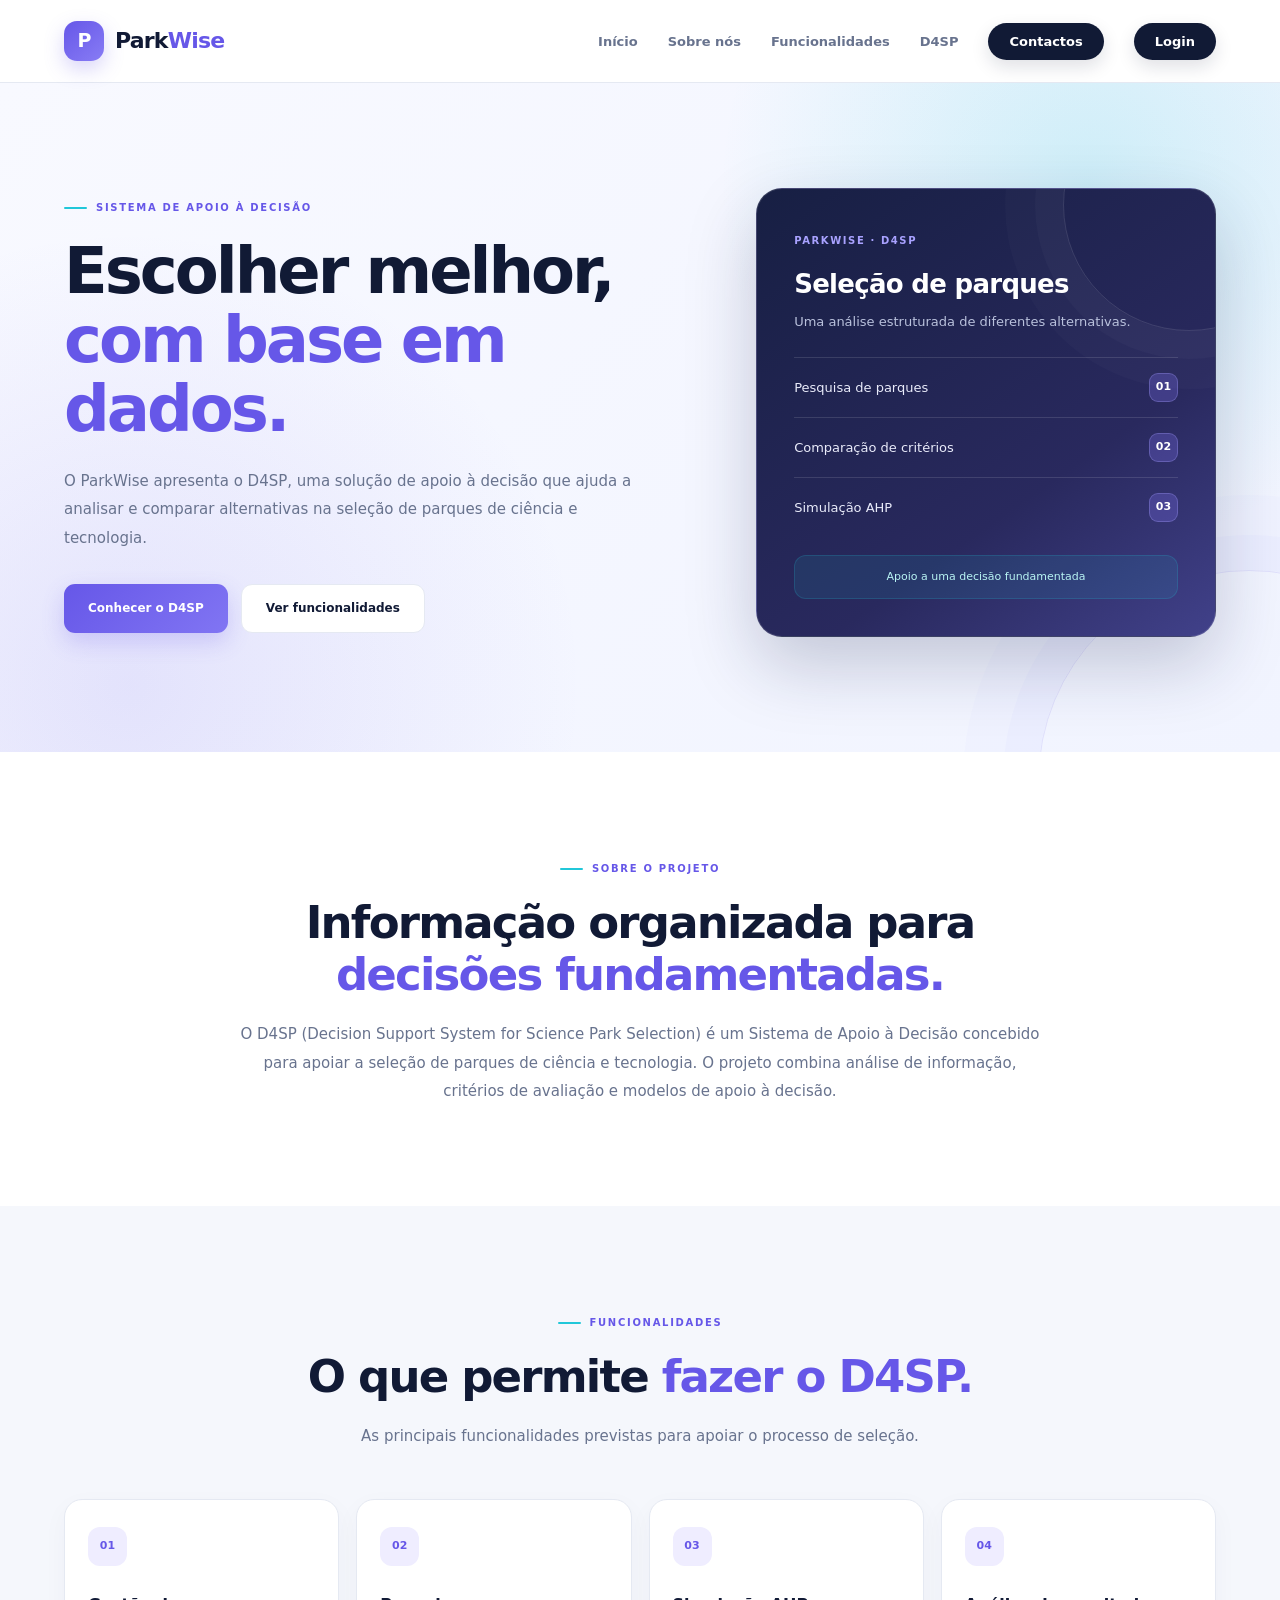
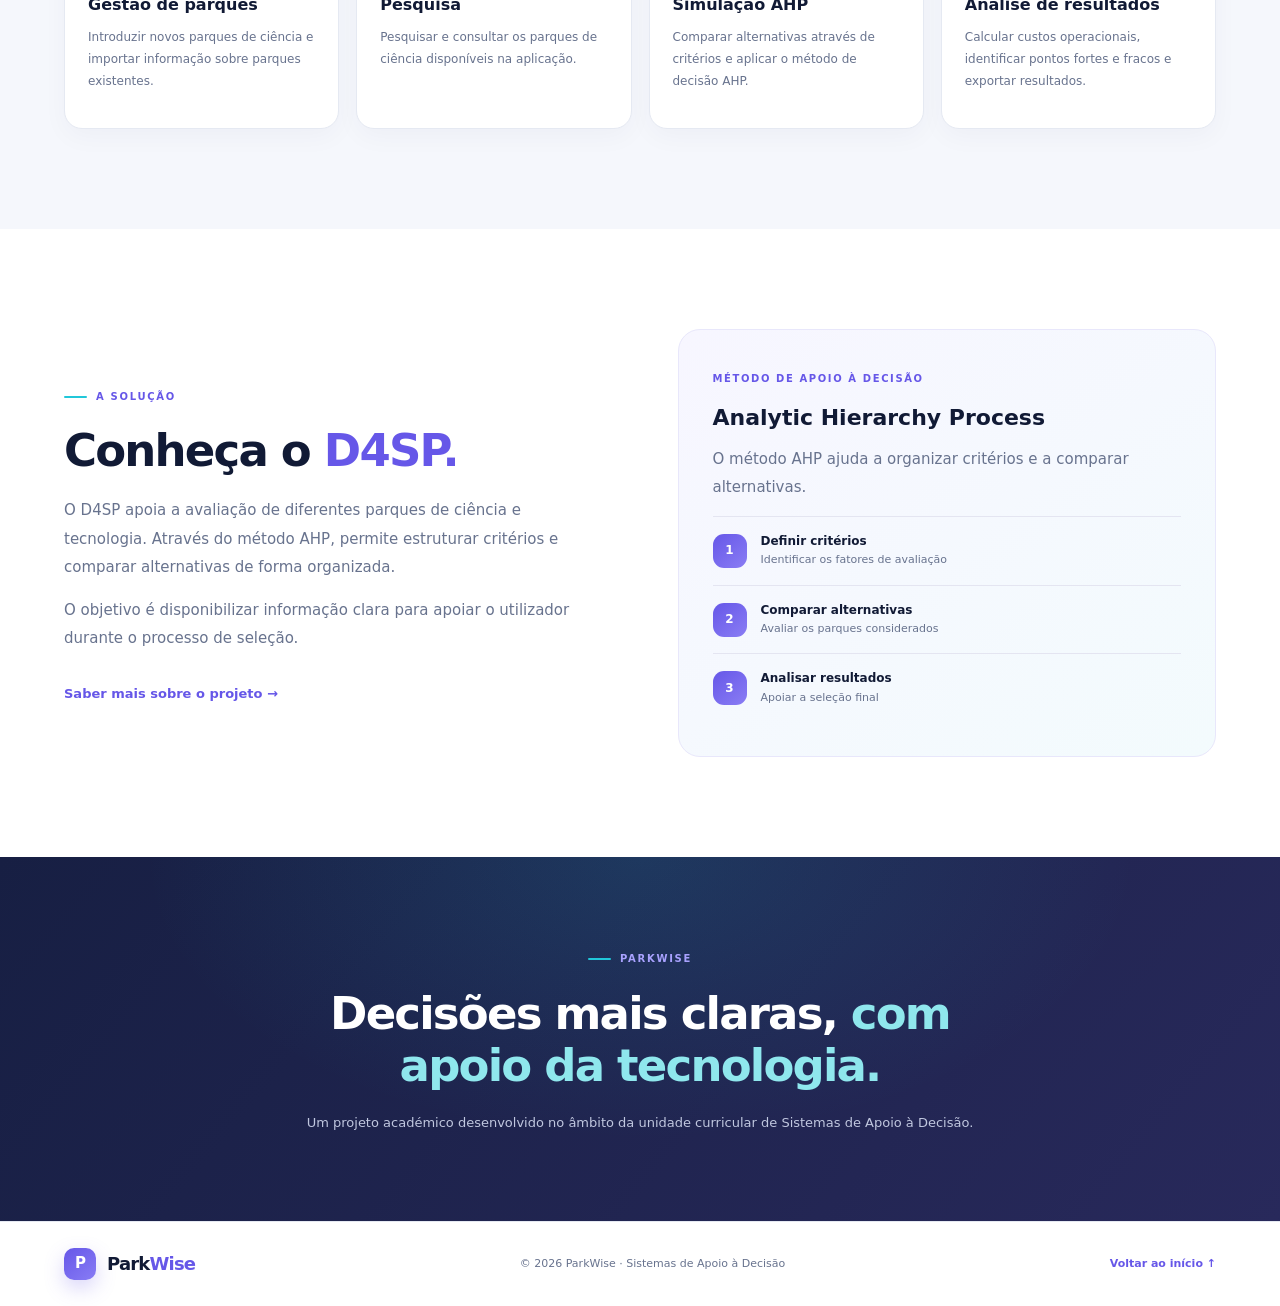
==== website/index.html @ f67be0b7 "criação de 1ºa versão do website e respetiva aplicação em C#" ====
<!DOCTYPE html>
<html lang="pt-PT">
<head>
    <meta charset="UTF-8">
    <meta name="viewport" content="width=device-width, initial-scale=1.0">
    <meta name="description" content="ParkWise - Sistema de Apoio à Decisão para a seleção de parques de ciência e tecnologia.">

    <title>ParkWise | Seleção de Parques de Ciência</title>

    <link rel="stylesheet" href="css/style.css">
</head>
<body>

    <header class="header">
        <nav class="navbar container" aria-label="Navegação principal">

            <a href="#inicio" class="logo">
                <span class="logo-icon">P</span>
                <span>Park<span class="logo-highlight">Wise</span></span>
            </a>

            <button class="menu-toggle" id="menu-toggle"
                aria-label="Abrir menu" aria-expanded="false"
                aria-controls="nav-links">
                <span></span><span></span><span></span>
            </button>

            <ul class="nav-links" id="nav-links">
                <li><a href="#inicio">Início</a></li>
                <li><a href="#sobre">Sobre nós</a></li>
                <li><a href="#servicos">Funcionalidades</a></li>
                <li><a href="#d4sp">D4SP</a></li>
                <li><a href="#contactos" class="nav-contact">Contactos</a></li>
                <li><a href="login.html" class="nav-contact">Login</a></li>
            </ul>

        </nav>
    </header>

    <main>

        <!-- APRESENTAÇÃO -->
        <section class="hero" id="inicio">
            <div class="container hero-content">

                <div class="hero-text">
                    <span class="section-tag">SISTEMA DE APOIO À DECISÃO</span>

                    <h1>
                        Escolher melhor,
                        <span class="highlight">com base em dados.</span>
                    </h1>

                    <p>
                        O ParkWise apresenta o D4SP, uma solução de apoio à decisão
                        que ajuda a analisar e comparar alternativas na seleção de
                        parques de ciência e tecnologia.
                    </p>

                    <div class="hero-buttons">
                        <a href="#d4sp" class="btn btn-primary">
                            Conhecer o D4SP
                        </a>

                        <a href="#servicos" class="btn btn-secondary">
                            Ver funcionalidades
                        </a>
                    </div>
                </div>

                <div class="hero-panel">
                    <span class="panel-label">PARKWISE · D4SP</span>
                    <h2>Seleção de parques</h2>
                    <p>Uma análise estruturada de diferentes alternativas.</p>

                    <div class="panel-item">
                        <span>Pesquisa de parques</span>
                        <strong>01</strong>
                    </div>

                    <div class="panel-item">
                        <span>Comparação de critérios</span>
                        <strong>02</strong>
                    </div>

                    <div class="panel-item">
                        <span>Simulação AHP</span>
                        <strong>03</strong>
                    </div>

                    <div class="panel-note">
                        Apoio a uma decisão fundamentada
                    </div>
                </div>

            </div>
        </section>

        <!-- SOBRE NÓS -->
        <section class="section about" id="sobre">
            <div class="container narrow-content">

                <span class="section-tag">SOBRE O PROJETO</span>

                <h2>
                    Informação organizada para
                    <span class="highlight">decisões fundamentadas.</span>
                </h2>

                <p>
                    O D4SP (Decision Support System for Science Park Selection)
                    é um Sistema de Apoio à Decisão concebido para apoiar a
                    seleção de parques de ciência e tecnologia. O projeto
                    combina análise de informação, critérios de avaliação
                    e modelos de apoio à decisão.
                </p>

            </div>
        </section>

        <!-- FUNCIONALIDADES -->
        <section class="section services" id="servicos">
            <div class="container">

                <div class="section-heading">
                    <span class="section-tag">FUNCIONALIDADES</span>

                    <h2>
                        O que permite
                        <span class="highlight">fazer o D4SP.</span>
                    </h2>

                    <p>
                        As principais funcionalidades previstas para apoiar
                        o processo de seleção.
                    </p>
                </div>

                <div class="features-grid">

                    <article class="feature-card">
                        <span class="feature-number">01</span>
                        <h3>Gestão de parques</h3>
                        <p>
                            Introduzir novos parques de ciência e importar
                            informação sobre parques existentes.
                        </p>
                    </article>

                    <article class="feature-card">
                        <span class="feature-number">02</span>
                        <h3>Pesquisa</h3>
                        <p>
                            Pesquisar e consultar os parques de ciência
                            disponíveis na aplicação.
                        </p>
                    </article>

                    <article class="feature-card">
                        <span class="feature-number">03</span>
                        <h3>Simulação AHP</h3>
                        <p>
                            Comparar alternativas através de critérios
                            e aplicar o método de decisão AHP.
                        </p>
                    </article>

                    <article class="feature-card">
                        <span class="feature-number">04</span>
                        <h3>Análise de resultados</h3>
                        <p>
                            Calcular custos operacionais, identificar
                            pontos fortes e fracos e exportar resultados.
                        </p>
                    </article>

                </div>
            </div>
        </section>

        <!-- D4SP -->
        <section class="section d4sp-section" id="d4sp">
            <div class="container d4sp-content">

                <div>
                    <span class="section-tag">A SOLUÇÃO</span>

                    <h2>
                        Conheça o <span class="highlight">D4SP.</span>
                    </h2>

                    <p>
                        O D4SP apoia a avaliação de diferentes parques
                        de ciência e tecnologia. Através do método AHP,
                        permite estruturar critérios e comparar
                        alternativas de forma organizada.
                    </p>

                    <p>
                        O objetivo é disponibilizar informação clara
                        para apoiar o utilizador durante o processo
                        de seleção.
                    </p>

                    <a href="#contactos" class="text-link">
                        Saber mais sobre o projeto →
                    </a>
                </div>

                <div class="method-card">
                    <span class="method-label">
                        MÉTODO DE APOIO À DECISÃO
                    </span>

                    <h3>Analytic Hierarchy Process</h3>

                    <p>
                        O método AHP ajuda a organizar critérios
                        e a comparar alternativas.
                    </p>

                    <div class="method-step">
                        <span>1</span>
                        <div>
                            <strong>Definir critérios</strong>
                            <small>Identificar os fatores de avaliação</small>
                        </div>
                    </div>

                    <div class="method-step">
                        <span>2</span>
                        <div>
                            <strong>Comparar alternativas</strong>
                            <small>Avaliar os parques considerados</small>
                        </div>
                    </div>

                    <div class="method-step">
                        <span>3</span>
                        <div>
                            <strong>Analisar resultados</strong>
                            <small>Apoiar a seleção final</small>
                        </div>
                    </div>
                </div>

            </div>
        </section>

        <!-- CONTACTOS -->
        <section class="section contact" id="contactos">
            <div class="container contact-content">

                <span class="section-tag">PARKWISE</span>

                <h2>
                    Decisões mais claras,
                    <span class="highlight">com apoio da tecnologia.</span>
                </h2>

                <p>
                    Um projeto académico desenvolvido no âmbito da unidade
                    curricular de Sistemas de Apoio à Decisão.
                </p>

            </div>
        </section>

    </main>

    <!-- RODAPÉ -->
    <footer class="footer">
        <div class="container footer-content">

            <a href="#inicio" class="logo">
                <span class="logo-icon">P</span>
                <span>Park<span class="logo-highlight">Wise</span></span>
            </a>

            <p>
                © <span id="current-year"></span> ParkWise ·
                Sistemas de Apoio à Decisão
            </p>

            <a href="#inicio" class="back-top">
                Voltar ao início ↑
            </a>

        </div>
    </footer>

    <script src="js/script.js"></script>

</body>
</html>
---- website/css/style.css ----
/* =========================================
   PARKWISE - DESIGN MODERNO
   ========================================= */

:root {
    --ink: #111a35;
    --ink-soft: #263354;
    --muted: #68738e;
    --paper: #f5f7fc;
    --white: #ffffff;
    --line: #e5e9f2;

    --primary: #6657e8;
    --primary-dark: #5143cf;
    --cyan: #21c7d9;
    --lavender: #efedff;

    --shadow: 0 22px 60px rgba(24, 32, 72, .10);

    --font: Inter, system-ui, -apple-system,
        BlinkMacSystemFont, "Segoe UI", sans-serif;
}

/* CONFIGURAÇÕES GERAIS */

* {
    margin: 0;
    padding: 0;
    box-sizing: border-box;
}

html {
    scroll-behavior: smooth;
    scroll-padding-top: 90px;
}

body {
    color: var(--ink);
    background: var(--white);
    font-family: var(--font);
    line-height: 1.65;
    -webkit-font-smoothing: antialiased;
}

a {
    color: inherit;
    text-decoration: none;
}

button, input {
    font: inherit;
}

.container {
    width: min(1160px, 90%);
    margin-inline: auto;
}

.section {
    padding: 100px 0;
}

.highlight,
.logo-highlight {
    color: var(--primary);
}

/* =========================================
   NAVEGAÇÃO
   ========================================= */

.header {
    position: sticky;
    top: 0;
    z-index: 100;
    background: rgba(255,255,255,.92);
    border-bottom: 1px solid var(--line);
    backdrop-filter: blur(18px);
}

.navbar {
    min-height: 82px;
    display: flex;
    align-items: center;
    justify-content: space-between;
    gap: 24px;
}

.logo {
    display: inline-flex;
    align-items: center;
    gap: 11px;
    color: var(--ink);
    font-size: 22px;
    font-weight: 800;
    letter-spacing: -.8px;
}

.logo-icon {
    width: 40px;
    height: 40px;
    display: grid;
    place-items: center;
    color: white;
    background: linear-gradient(140deg, var(--primary), #887cf5);
    border-radius: 13px;
    box-shadow: 0 8px 20px rgba(102,87,232,.25);
    font-size: 19px;
    font-weight: 800;
}

.nav-links {
    display: flex;
    align-items: center;
    gap: 30px;
    list-style: none;
}

.nav-links a {
    color: var(--muted);
    font-size: 13px;
    font-weight: 650;
    transition: color .2s ease;
}

.nav-links a:hover {
    color: var(--primary);
}

.nav-links .nav-contact {
    padding: 11px 21px;
    color: white;
    background: var(--ink);
    border-radius: 999px;
    box-shadow: 0 7px 18px rgba(17,26,53,.13);
    transition: .2s;
}

.nav-links .nav-contact:hover {
    color: white;
    background: var(--primary);
    transform: translateY(-2px);
}

.menu-toggle {
    display: none;
    width: 42px;
    height: 42px;
    padding: 9px;
    border: 1px solid var(--line);
    border-radius: 12px;
    background: white;
    cursor: pointer;
}

.menu-toggle span {
    display: block;
    width: 21px;
    height: 2px;
    margin: 5px auto;
    background: var(--ink);
    border-radius: 4px;
}

/* =========================================
   PÁGINA INICIAL - HERO
   ========================================= */

.hero {
    position: relative;
    overflow: hidden;
    padding: 105px 0 115px;
    background:
        radial-gradient(circle at 85% 15%, rgba(33,199,217,.18), transparent 30%),
        radial-gradient(circle at 10% 90%, rgba(102,87,232,.13), transparent 35%),
        linear-gradient(135deg, #f8f9ff, #f1f4ff);
}

.hero::before {
    content: "";
    position: absolute;
    width: 420px;
    height: 420px;
    right: -180px;
    bottom: -240px;
    border: 1px solid rgba(102,87,232,.13);
    border-radius: 50%;
    box-shadow:
        0 0 0 35px rgba(102,87,232,.025),
        0 0 0 75px rgba(102,87,232,.02);
}

.hero-content {
    position: relative;
    display: grid;
    grid-template-columns: 1.15fr .85fr;
    align-items: center;
    gap: 70px;
}

.section-tag {
    display: inline-flex;
    align-items: center;
    gap: 9px;
    margin-bottom: 20px;
    color: var(--primary);
    font-size: 10px;
    font-weight: 850;
    letter-spacing: 1.7px;
}

.section-tag::before {
    content: "";
    width: 23px;
    height: 2px;
    background: var(--cyan);
    border-radius: 3px;
}

.hero h1 {
    max-width: 650px;
    margin-bottom: 23px;
    color: var(--ink);
    font-size: clamp(42px, 5vw, 64px);
    line-height: 1.08;
    letter-spacing: -3px;
}

.hero-text > p {
    max-width: 570px;
    margin-bottom: 32px;
    color: var(--muted);
    font-size: 15px;
    line-height: 1.9;
}

.hero-buttons {
    display: flex;
    flex-wrap: wrap;
    gap: 13px;
}

/* BOTÕES */

.btn {
    display: inline-flex;
    align-items: center;
    justify-content: center;
    min-height: 49px;
    padding: 13px 24px;
    border-radius: 11px;
    font-size: 12px;
    font-weight: 750;
    transition: .25s;
}

.btn-primary {
    color: white;
    background: linear-gradient(135deg, var(--primary), #8175f3);
    box-shadow: 0 9px 22px rgba(102,87,232,.23);
}

.btn-primary:hover {
    transform: translateY(-3px);
    box-shadow: 0 14px 28px rgba(102,87,232,.30);
}

.btn-secondary {
    color: var(--ink);
    background: white;
    border: 1px solid var(--line);
}

.btn-secondary:hover {
    border-color: var(--primary);
    color: var(--primary);
}

/* PAINEL DO HERO */

.hero-panel {
    position: relative;
    overflow: hidden;
    padding: 37px;
    color: white;
    background: linear-gradient(145deg, #171f43, #29295e 65%, #41418a);
    border: 1px solid rgba(255,255,255,.14);
    border-radius: 26px;
    box-shadow: 0 28px 70px rgba(25,31,75,.22);
}

.hero-panel::after {
    content: "";
    position: absolute;
    width: 250px;
    height: 250px;
    right: -100px;
    top: -110px;
    border: 1px solid rgba(255,255,255,.12);
    border-radius: 50%;
    box-shadow:
        0 0 0 28px rgba(255,255,255,.025),
        0 0 0 58px rgba(255,255,255,.02);
}

.panel-label,
.method-label {
    position: relative;
    z-index: 1;
    color: #a9a2ff;
    font-size: 10px;
    font-weight: 800;
    letter-spacing: 1.6px;
}

.hero-panel h2 {
    position: relative;
    z-index: 1;
    margin: 11px 0 5px;
    font-size: 26px;
    letter-spacing: -.7px;
}

.hero-panel > p {
    position: relative;
    z-index: 1;
    margin-bottom: 24px;
    color: #b9c1dc;
    font-size: 13px;
}

.panel-item {
    position: relative;
    z-index: 1;
    display: flex;
    align-items: center;
    justify-content: space-between;
    padding: 15px 0;
    border-top: 1px solid rgba(255,255,255,.12);
    color: #e9ebfa;
    font-size: 13px;
}

.panel-item strong {
    display: grid;
    width: 29px;
    height: 29px;
    place-items: center;
    color: white;
    background: rgba(129,117,243,.28);
    border: 1px solid rgba(169,162,255,.3);
    border-radius: 9px;
    font-size: 11px;
}

.panel-note {
    position: relative;
    z-index: 1;
    margin-top: 18px;
    padding: 12px 14px;
    color: #b9f5f4;
    background: rgba(33,199,217,.10);
    border: 1px solid rgba(33,199,217,.18);
    border-radius: 12px;
    font-size: 11px;
    text-align: center;
}

/* =========================================
   SOBRE O PROJETO
   ========================================= */

.about {
    background: white;
}

.narrow-content {
    max-width: 800px;
    text-align: center;
}

.narrow-content .section-tag,
.section-heading .section-tag,
.contact-content .section-tag {
    justify-content: center;
}

.narrow-content h2,
.section-heading h2,
.d4sp-content h2,
.contact-content h2 {
    margin-bottom: 19px;
    color: var(--ink);
    font-size: clamp(31px, 4vw, 45px);
    line-height: 1.16;
    letter-spacing: -1.8px;
}

.narrow-content > p,
.section-heading > p,
.d4sp-content > div > p,
.contact-content > p {
    color: var(--muted);
    font-size: 15px;
    line-height: 1.9;
}

/* =========================================
   FUNCIONALIDADES
   ========================================= */

.services {
    background: var(--paper);
}

.section-heading {
    max-width: 700px;
    margin: 0 auto 48px;
    text-align: center;
}

.features-grid {
    display: grid;
    grid-template-columns: repeat(4, 1fr);
    gap: 17px;
}

.feature-card {
    position: relative;
    min-height: 230px;
    padding: 27px 23px;
    overflow: hidden;
    background: white;
    border: 1px solid var(--line);
    border-radius: 18px;
    box-shadow: 0 8px 26px rgba(24,32,72,.035);
    transition: .25s;
}

.feature-card:hover {
    transform: translateY(-6px);
    border-color: #d4d0ff;
    box-shadow: var(--shadow);
}

.feature-number {
    display: grid;
    width: 39px;
    height: 39px;
    place-items: center;
    margin-bottom: 26px;
    color: var(--primary);
    background: var(--lavender);
    border-radius: 12px;
    font-size: 11px;
    font-weight: 850;
}

.feature-card h3 {
    margin-bottom: 9px;
    color: var(--ink);
    font-size: 16px;
}

.feature-card p {
    color: var(--muted);
    font-size: 12px;
    line-height: 1.8;
}

/* =========================================
   D4SP E MÉTODO AHP
   ========================================= */

.d4sp-section {
    background: white;
}

.d4sp-content {
    display: grid;
    grid-template-columns: 1fr 1fr;
    align-items: center;
    gap: 75px;
}

.d4sp-content > div > p {
    margin-bottom: 14px;
}

.text-link {
    display: inline-flex;
    align-items: center;
    gap: 8px;
    margin-top: 16px;
    color: var(--primary);
    font-size: 13px;
    font-weight: 800;
}

.text-link span {
    transition: transform .2s;
}

.text-link:hover span {
    transform: translateX(4px);
}

.method-card {
    padding: 34px;
    background: linear-gradient(145deg, #f7f6ff, #f3fbfd);
    border: 1px solid #e8e7fb;
    border-radius: 22px;
}

.method-label {
    color: var(--primary);
}

.method-card h3 {
    margin: 10px 0 8px;
    color: var(--ink);
    font-size: 22px;
}

.method-card > p {
    margin-bottom: 21px;
    color: var(--muted);
    font-size: 12px;
}

.method-step {
    display: flex;
    align-items: center;
    gap: 14px;
    padding: 15px 0;
    border-top: 1px solid #e4e5f1;
}

.method-step > span {
    display: grid;
    width: 34px;
    height: 34px;
    place-items: center;
    flex: 0 0 34px;
    color: white;
    background: linear-gradient(140deg, var(--primary), #8a7df4);
    border-radius: 11px;
    font-size: 12px;
    font-weight: 800;
}

.method-step strong,
.method-step small {
    display: block;
}

.method-step strong {
    color: var(--ink);
    font-size: 12px;
}

.method-step small {
    color: var(--muted);
    font-size: 11px;
}

/* =========================================
   CONTACTOS
   ========================================= */

.contact {
    padding: 85px 0;
    background:
        radial-gradient(ellipse at 50% 0%, rgba(33,199,217,.13), transparent 55%),
        linear-gradient(130deg, #171f43, #28295b);
}

.contact-content {
    max-width: 750px;
    text-align: center;
}

.contact-content h2 {
    color: white;
}

.contact-content h2 .highlight {
    color: #8fe7ed;
}

.contact-content > p {
    color: #c0c7df;
    font-size: 13px;
}

.contact-content .section-tag {
    color: #a9a2ff;
}

.contact-content .section-tag::before {
    background: var(--cyan);
}

/* =========================================
   RODAPÉ
   ========================================= */

.footer {
    padding: 26px 0;
    background: white;
    border-top: 1px solid var(--line);
}

.footer-content {
    display: flex;
    align-items: center;
    justify-content: space-between;
    gap: 18px;
}

.footer-content .logo {
    font-size: 18px;
}

.footer-content .logo-icon {
    width: 32px;
    height: 32px;
    border-radius: 10px;
    font-size: 15px;
}

.footer-content p,
.back-top {
    color: var(--muted);
    font-size: 11px;
}

.back-top {
    color: var(--primary);
    font-weight: 750;
}

/* =========================================
   PÁGINA DE LOGIN
   ========================================= */

.login-page {
    min-height: 100vh;
    display: flex;
    flex-direction: column;
    background:
        radial-gradient(ellipse at 15% 20%, rgba(102,87,232,.10), transparent 35%),
        radial-gradient(ellipse at 90% 80%, rgba(33,199,217,.12), transparent 35%),
        var(--paper);
}

.login-page .header {
    width: 100%;
}

.login-back {
    color: var(--muted);
    font-size: 13px;
    font-weight: 700;
    transition: color .2s;
}

.login-back:hover {
    color: var(--primary);
}

.login-main {
    flex: 1;
    display: grid;
    place-items: center;
    padding: 65px 20px;
}

.login-card {
    width: min(100%, 465px);
    padding: 43px;
    background: rgba(255,255,255,.94);
    border: 1px solid rgba(229,233,242,.9);
    border-radius: 24px;
    box-shadow: var(--shadow);
}

.login-card h1 {
    margin-bottom: 9px;
    color: var(--ink);
    font-size: 32px;
    line-height: 1.2;
    letter-spacing: -1.2px;
}

.login-description {
    margin-bottom: 30px;
    color: var(--muted);
    font-size: 13px;
}

.login-field {
    margin-bottom: 19px;
}

.login-field label {
    display: block;
    margin-bottom: 8px;
    color: var(--ink-soft);
    font-size: 12px;
    font-weight: 750;
}

.login-field input {
    width: 100%;
    min-height: 51px;
    padding: 12px 15px;
    color: var(--ink);
    background: #fbfcff;
    border: 1px solid var(--line);
    border-radius: 12px;
    outline: none;
    font-size: 13px;
    transition: .2s;
}

.login-field input::placeholder {
    color: #a1a9ba;
}

.login-field input:focus {
    background: white;
    border-color: #9b91f4;
    box-shadow: 0 0 0 4px rgba(102,87,232,.10);
}

.login-submit {
    width: 100%;
    min-height: 51px;
    margin-top: 7px;
    cursor: pointer;
    border: none;
}

.login-message {
    min-height: 20px;
    margin-top: 13px;
    color: var(--primary);
    font-size: 12px;
    text-align: center;
}

.login-footnote {
    margin-top: 21px;
    padding-top: 18px;
    color: var(--muted);
    border-top: 1px solid var(--line);
    font-size: 11px;
    text-align: center;
}

.login-page .footer {
    width: 100%;
    background: rgba(255,255,255,.8);
}

/* =========================================
   RESPONSIVIDADE
   ========================================= */

@media (max-width: 1000px) {
    .hero-content {
        gap: 42px;
    }

    .features-grid {
        grid-template-columns: repeat(2, 1fr);
    }

    .d4sp-content {
        gap: 42px;
    }
}

@media (max-width: 800px) {
    .section {
        padding: 78px 0;
    }

    .hero {
        padding: 78px 0 85px;
    }

    .hero-content,
    .d4sp-content {
        grid-template-columns: 1fr;
        gap: 38px;
    }

    .hero-panel {
        max-width: 600px;
    }

    .d4sp-content {
        gap: 32px;
    }
}

@media (max-width: 680px) {
    .navbar {
        min-height: 72px;
    }

    .menu-toggle {
        display: block;
    }

    .nav-links {
        display: none;
        position: absolute;
        top: 72px;
        left: 0;
        width: 100%;
        padding: 12px 5% 20px;
        flex-direction: column;
        align-items: stretch;
        gap: 0;
        background: white;
        border-bottom: 1px solid var(--line);
        box-shadow: 0 16px 25px rgba(24,32,72,.08);
    }

    .nav-links.active {
        display: flex;
    }

    .nav-links li {
        padding: 10px 0;
    }

    .nav-links .nav-contact {
        display: block;
        text-align: center;
    }

    .hero h1 {
        letter-spacing: -2px;
    }

    .features-grid {
        grid-template-columns: 1fr;
    }

    .feature-card {
        min-height: 0;
    }

    .footer-content {
        flex-direction: column;
        text-align: center;
    }
}

@media (max-width: 480px) {
    .section {
        padding: 66px 0;
    }

    .hero {
        padding: 65px 0 72px;
    }

    .hero h1 {
        font-size: 41px;
    }

    .hero-buttons {
        flex-direction: column;
        align-items: stretch;
    }

    .hero-panel,
    .method-card {
        padding: 25px;
        border-radius: 19px;
    }

    .login-main {
        padding: 42px 16px;
    }

    .login-card {
        padding: 30px 23px;
        border-radius: 20px;
    }

    .login-card h1 {
        font-size: 28px;
    }
}
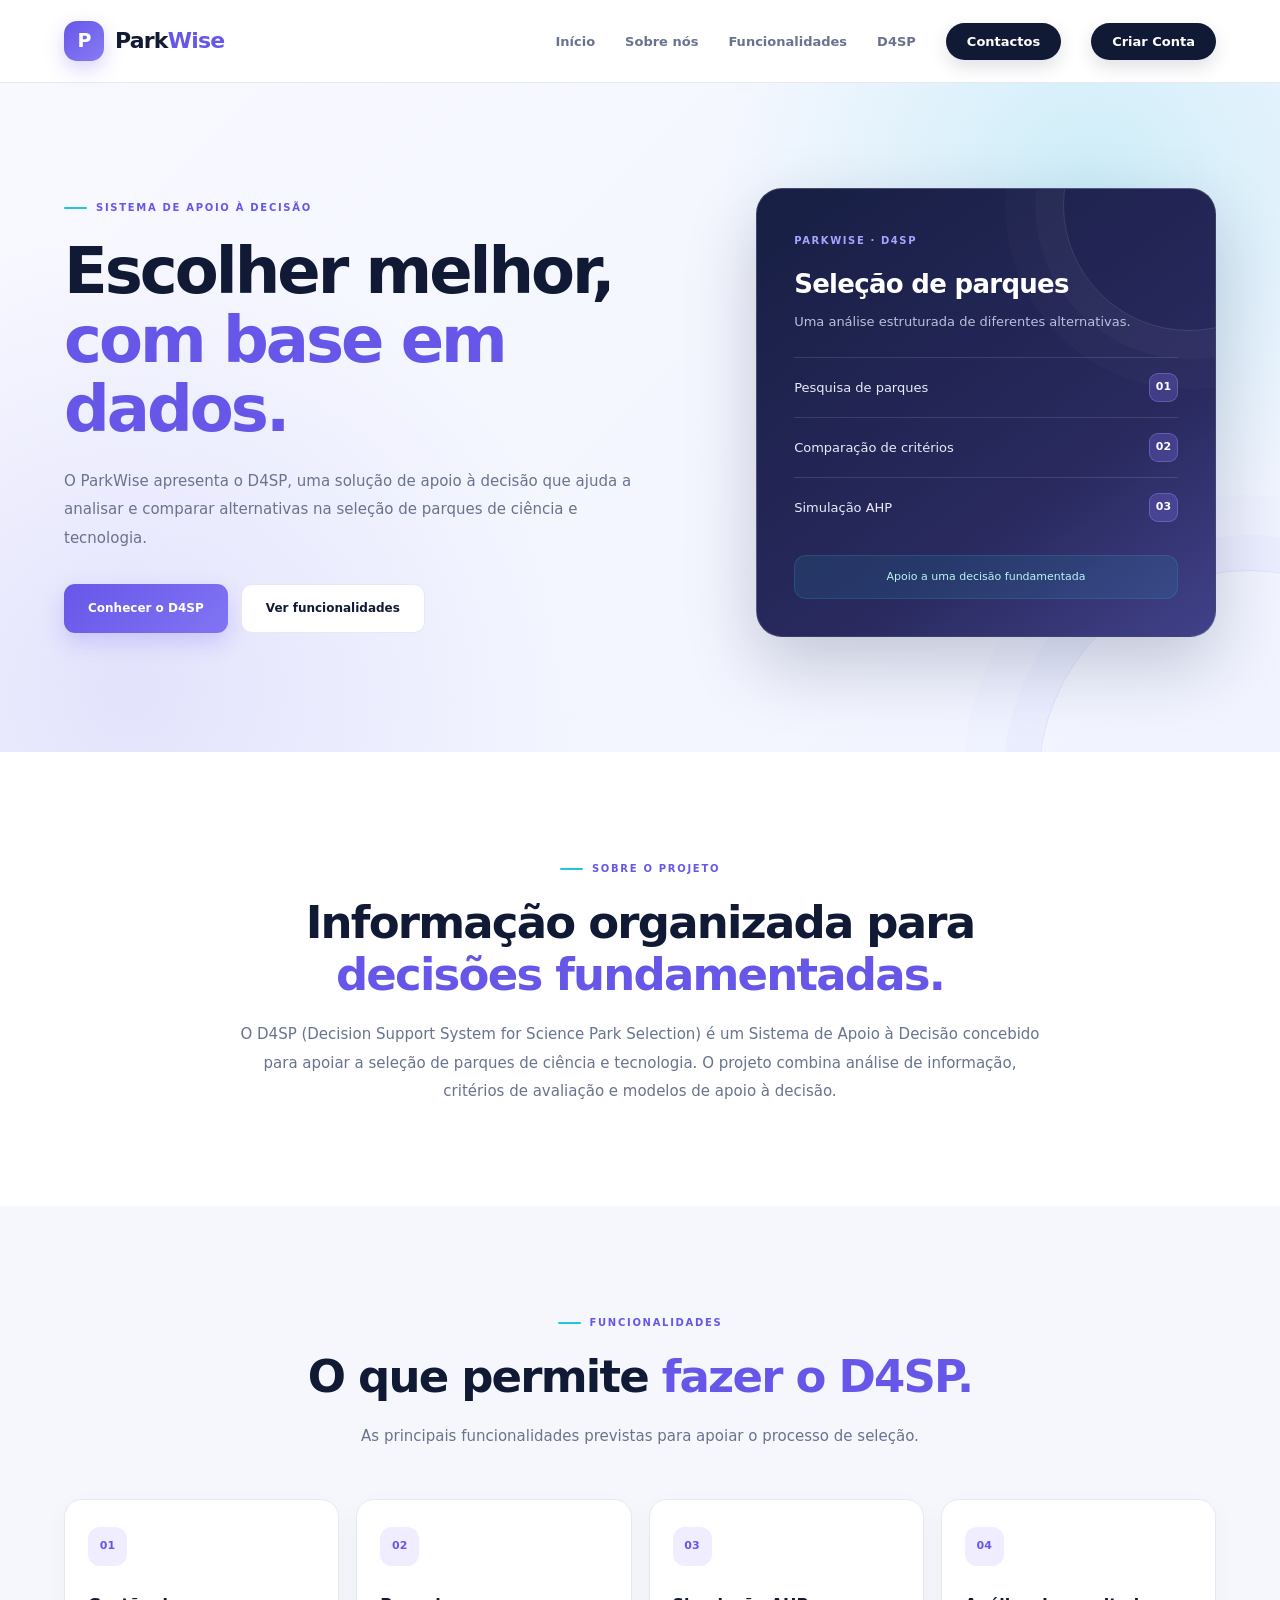
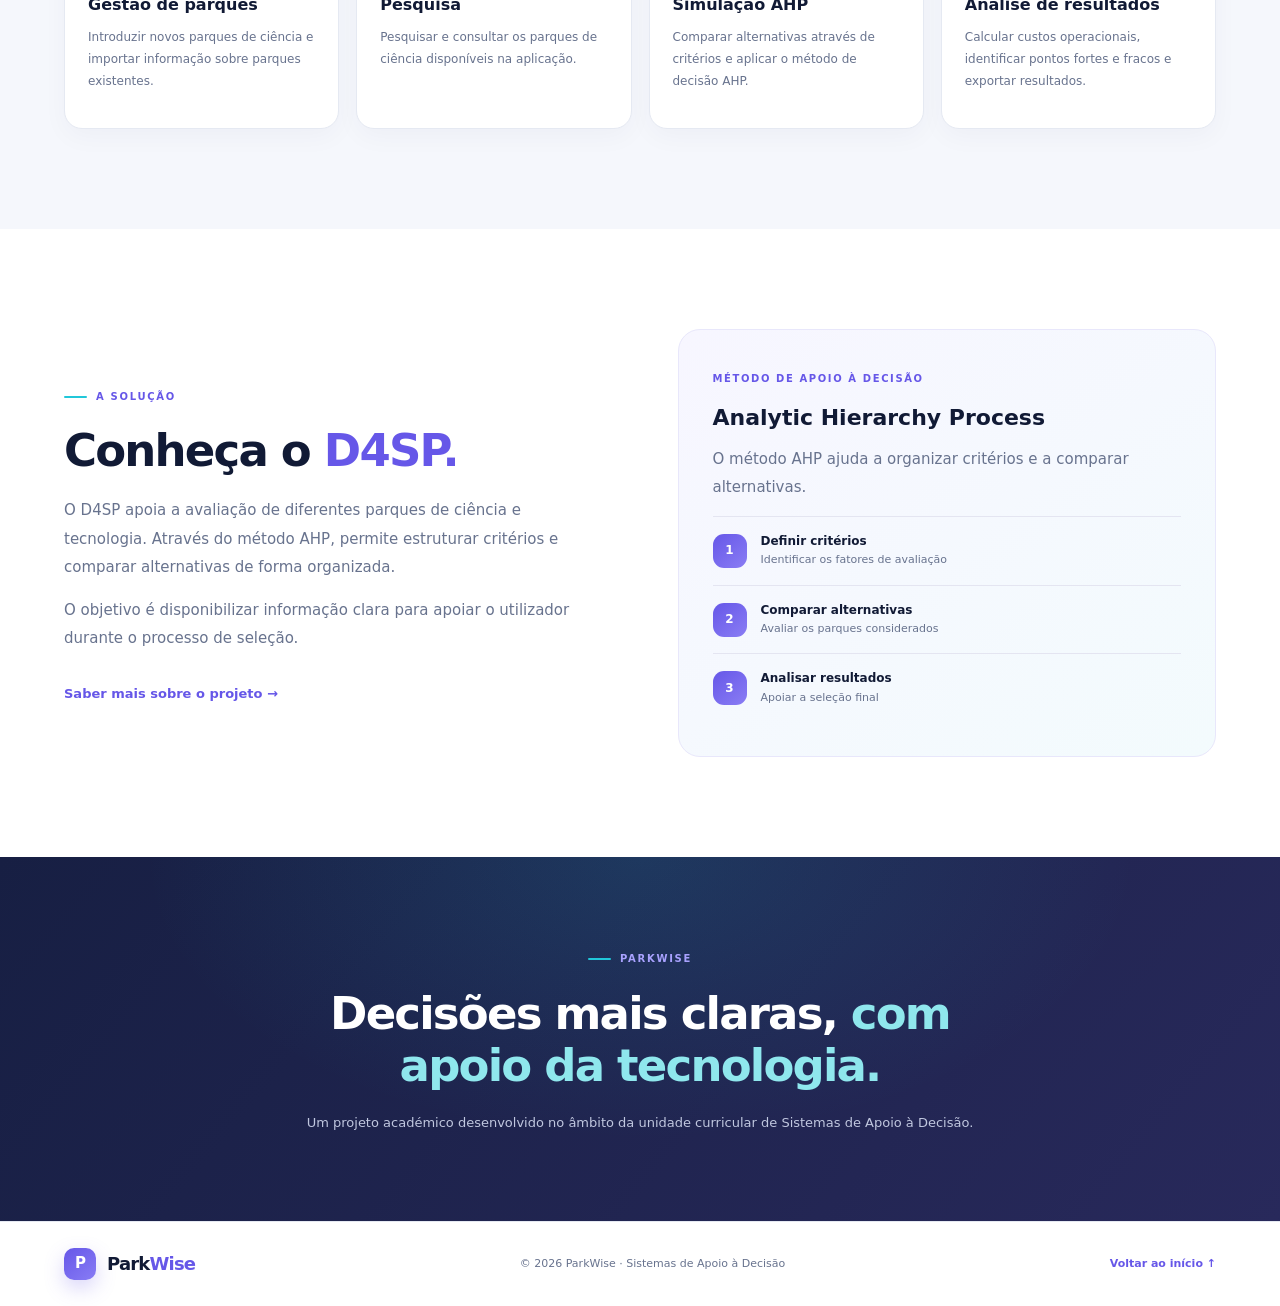
==== commit f28b8e85: "Criação de login na aplicação C#, criação de página de download para aplicação em C# e modificação d" ====
--- a/website/index.html
+++ b/website/index.html
@@ -31,7 +31,7 @@
                 <li><a href="#servicos">Funcionalidades</a></li>
                 <li><a href="#d4sp">D4SP</a></li>
                 <li><a href="#contactos" class="nav-contact">Contactos</a></li>
-                <li><a href="login.html" class="nav-contact">Login</a></li>
+                <li><a href="registar.html" class="nav-contact">Criar Conta</a></li>
             </ul>
 
         </nav>
--- a/website/css/style.css
+++ b/website/css/style.css
@@ -645,7 +645,7 @@
    PÁGINA DE LOGIN
    ========================================= */
 
-.login-page {
+.register-page {
     min-height: 100vh;
     display: flex;
     flex-direction: column;
@@ -655,29 +655,29 @@
         var(--paper);
 }
 
-.login-page .header {
+.register-page .header {
     width: 100%;
 }
 
-.login-back {
+.register-back {
     color: var(--muted);
     font-size: 13px;
     font-weight: 700;
     transition: color .2s;
 }
 
-.login-back:hover {
+.register-back:hover {
     color: var(--primary);
 }
 
-.login-main {
+.register-main {
     flex: 1;
     display: grid;
     place-items: center;
     padding: 65px 20px;
 }
 
-.login-card {
+.register-card {
     width: min(100%, 465px);
     padding: 43px;
     background: rgba(255,255,255,.94);
@@ -686,7 +686,7 @@
     box-shadow: var(--shadow);
 }
 
-.login-card h1 {
+.register-card h1 {
     margin-bottom: 9px;
     color: var(--ink);
     font-size: 32px;
@@ -694,17 +694,17 @@
     letter-spacing: -1.2px;
 }
 
-.login-description {
+.register-description {
     margin-bottom: 30px;
     color: var(--muted);
     font-size: 13px;
 }
 
-.login-field {
+.register-field {
     margin-bottom: 19px;
 }
 
-.login-field label {
+.register-field label {
     display: block;
     margin-bottom: 8px;
     color: var(--ink-soft);
@@ -712,7 +712,7 @@
     font-weight: 750;
 }
 
-.login-field input {
+.register-field input {
     width: 100%;
     min-height: 51px;
     padding: 12px 15px;
@@ -725,17 +725,17 @@
     transition: .2s;
 }
 
-.login-field input::placeholder {
+.register-field input::placeholder {
     color: #a1a9ba;
 }
 
-.login-field input:focus {
+.register-field input:focus {
     background: white;
     border-color: #9b91f4;
     box-shadow: 0 0 0 4px rgba(102,87,232,.10);
 }
 
-.login-submit {
+.register-submit {
     width: 100%;
     min-height: 51px;
     margin-top: 7px;
@@ -743,7 +743,7 @@
     border: none;
 }
 
-.login-message {
+.register-message {
     min-height: 20px;
     margin-top: 13px;
     color: var(--primary);
@@ -751,7 +751,7 @@
     text-align: center;
 }
 
-.login-footnote {
+.register-footnote {
     margin-top: 21px;
     padding-top: 18px;
     color: var(--muted);
@@ -760,7 +760,7 @@
     text-align: center;
 }
 
-.login-page .footer {
+.register-page .footer {
     width: 100%;
     background: rgba(255,255,255,.8);
 }
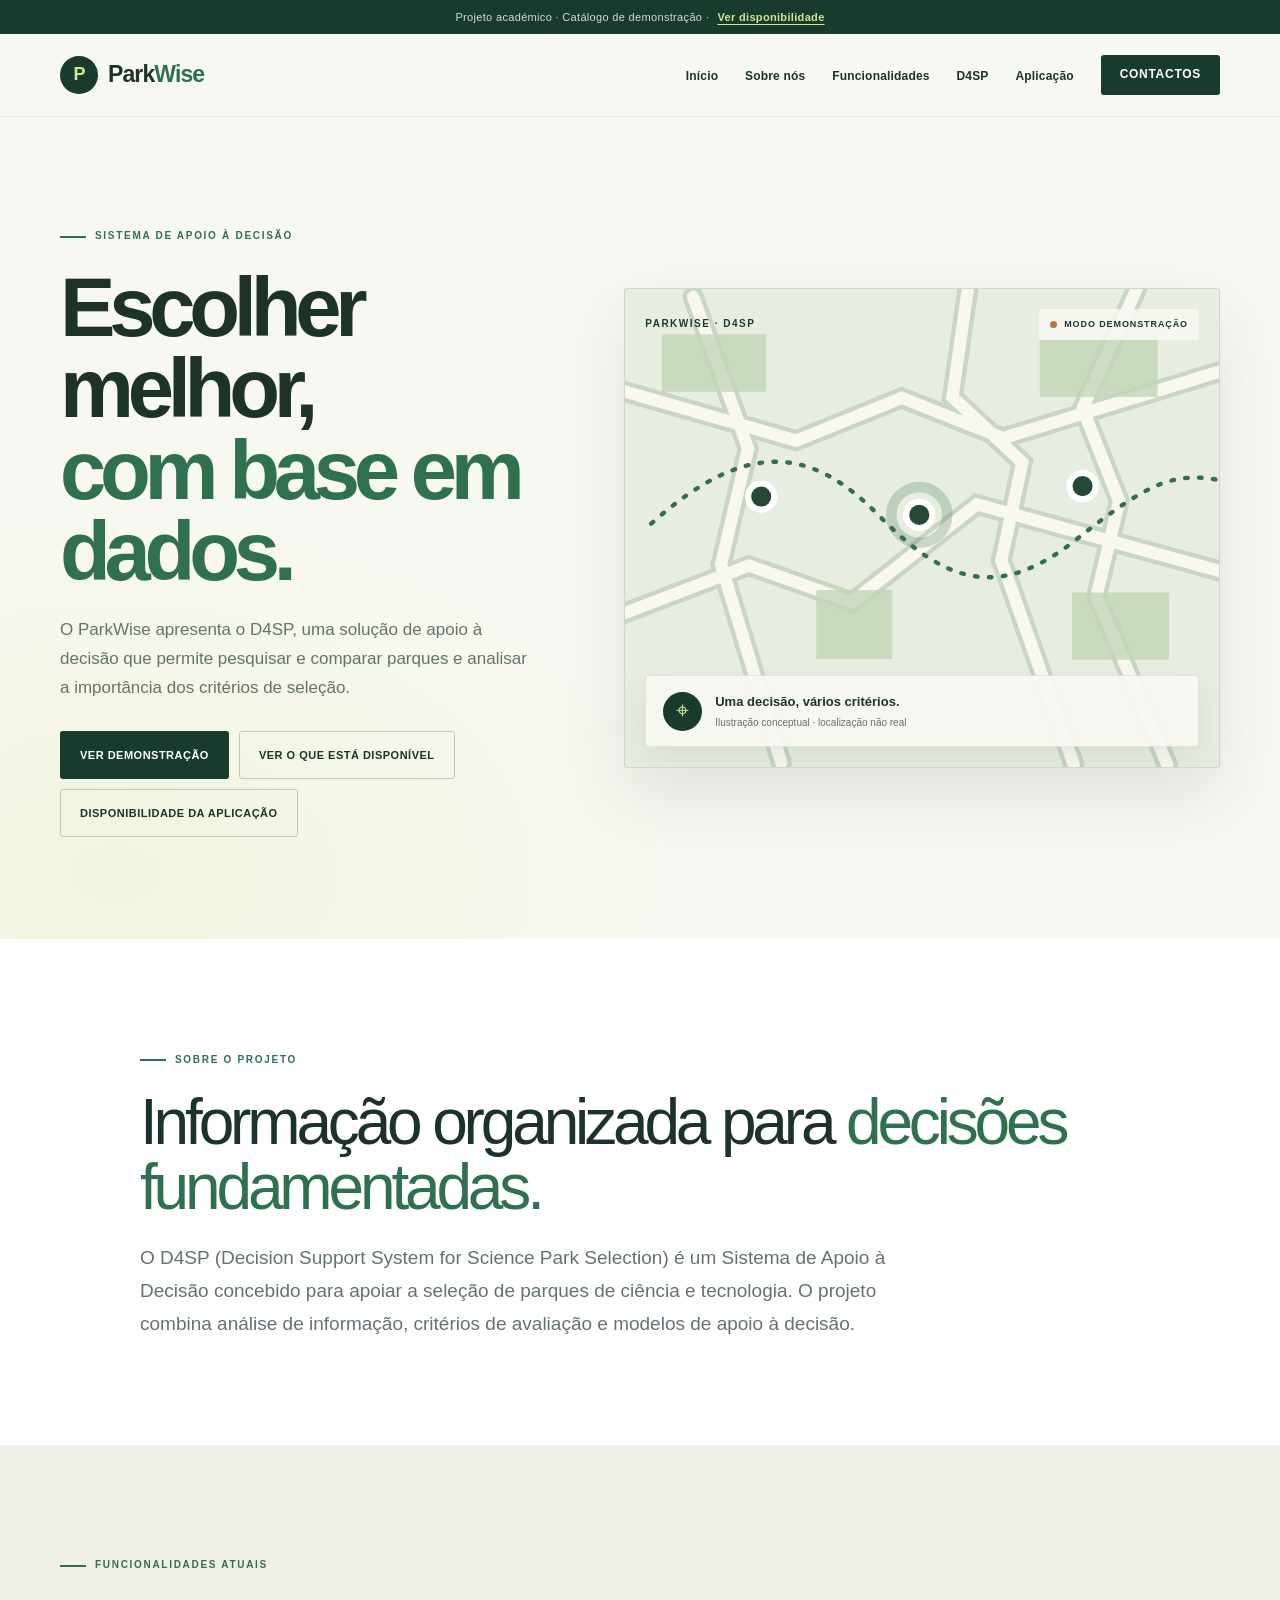
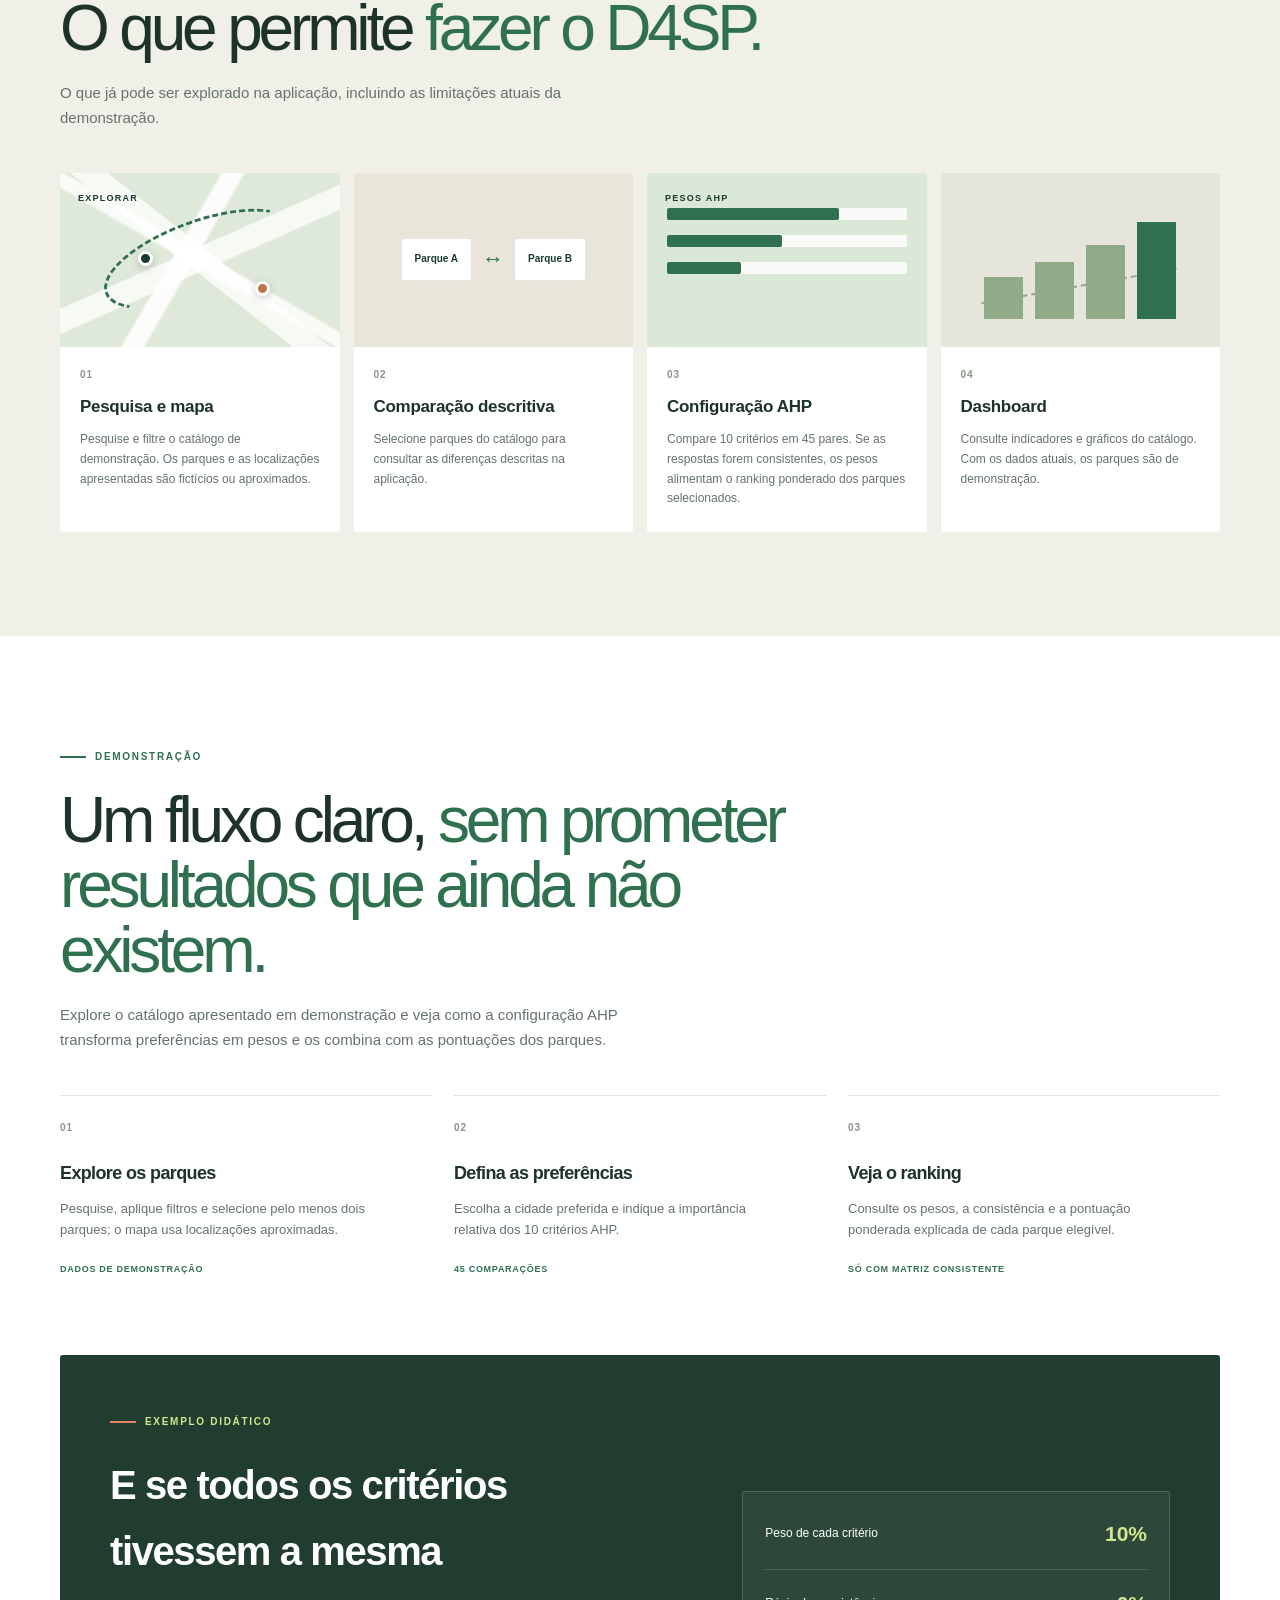
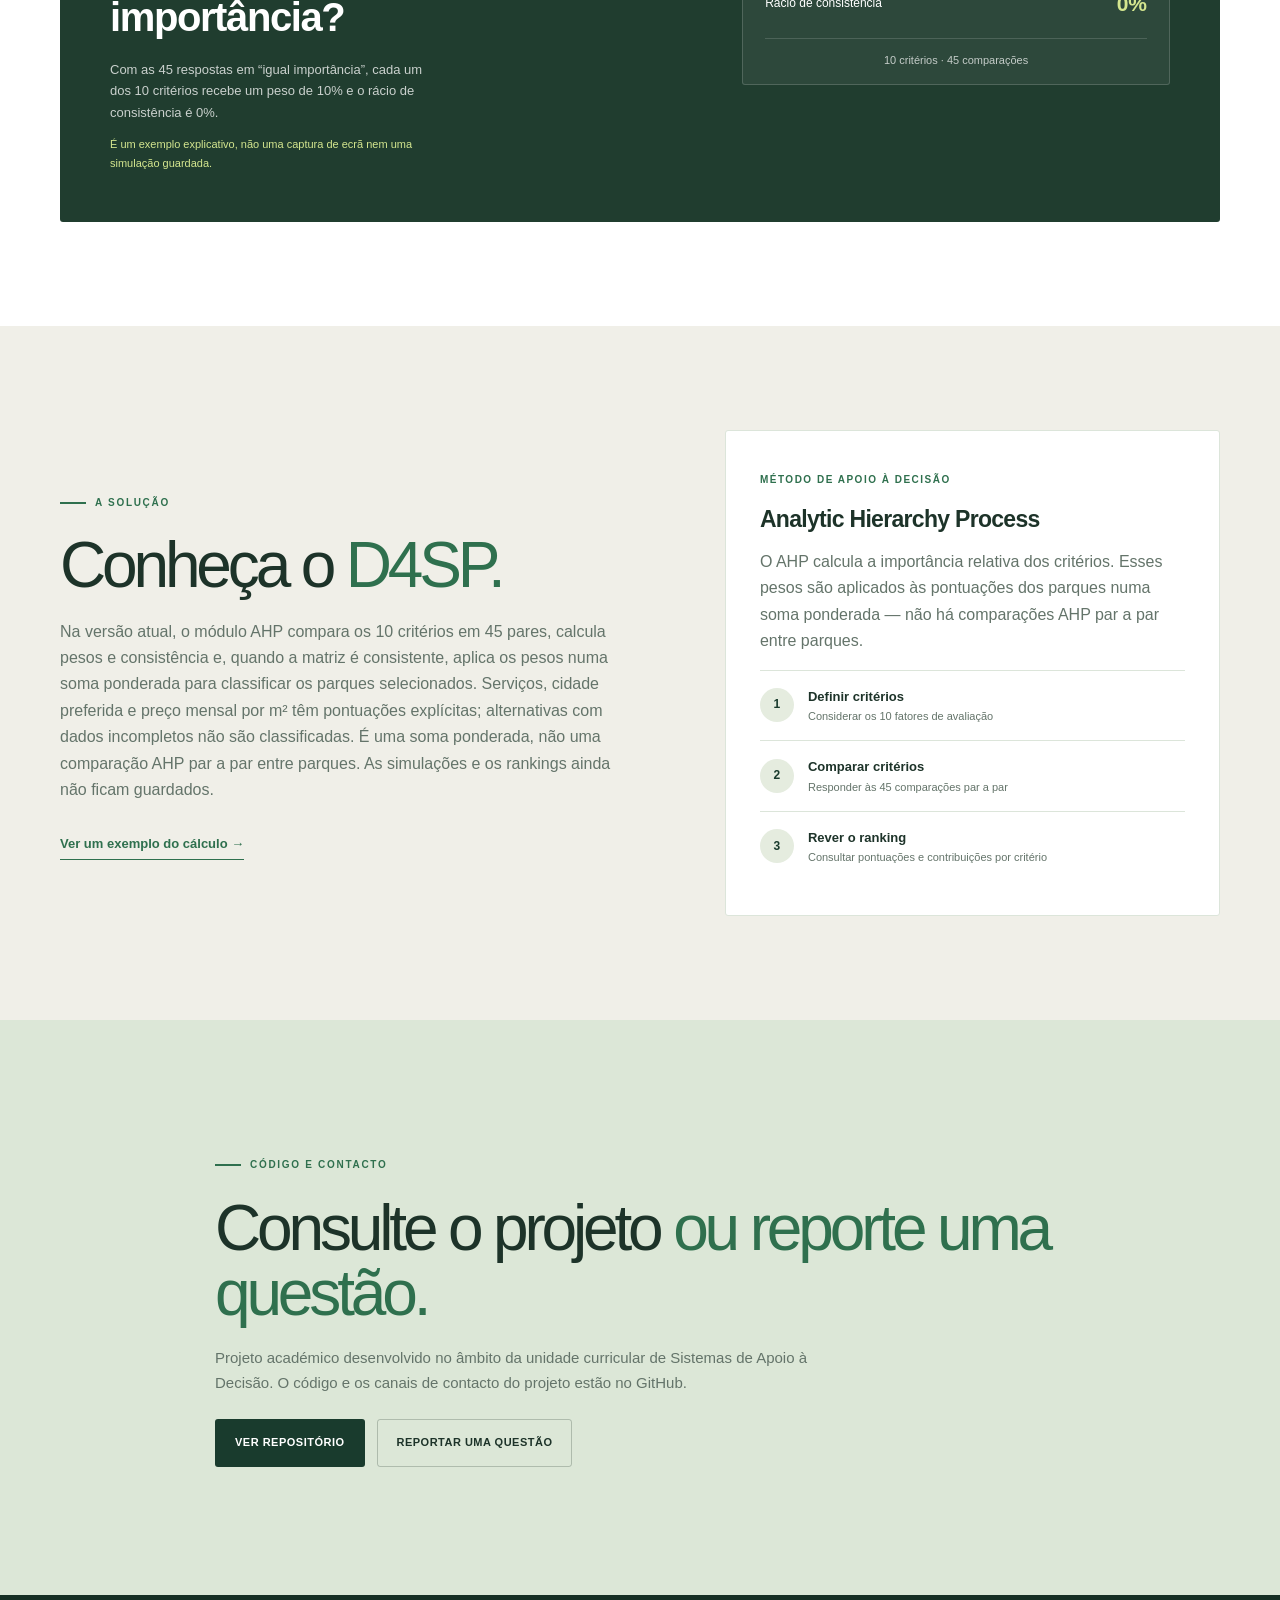
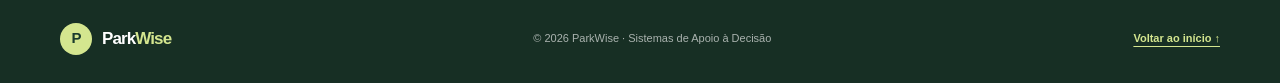
==== commit b112a116: "ParkWise  Interface + Aplicação C# | dev/ ahp |  f28b8e8 Alteração do estilo do website e aplicação " ====
--- a/website/index.html
+++ b/website/index.html
@@ -10,6 +10,11 @@
     <link rel="stylesheet" href="css/style.css">
 </head>
 <body>
+    <a class="skip-link" href="#conteudo-principal">Saltar para o conteúdo</a>
+
+    <div class="announcement-bar">
+        <p>Projeto académico · Catálogo de demonstração · <a href="download.html">Ver disponibilidade</a></p>
+    </div>
 
     <header class="header">
         <nav class="navbar container" aria-label="Navegação principal">
@@ -30,14 +35,14 @@
                 <li><a href="#sobre">Sobre nós</a></li>
                 <li><a href="#servicos">Funcionalidades</a></li>
                 <li><a href="#d4sp">D4SP</a></li>
+                <li><a href="download.html">Aplicação</a></li>
                 <li><a href="#contactos" class="nav-contact">Contactos</a></li>
-                <li><a href="registar.html" class="nav-contact">Criar Conta</a></li>
             </ul>
 
         </nav>
     </header>
 
-    <main>
+    <main id="conteudo-principal" tabindex="-1">
 
         <!-- APRESENTAÇÃO -->
         <section class="hero" id="inicio">
@@ -53,43 +58,53 @@
 
                     <p>
                         O ParkWise apresenta o D4SP, uma solução de apoio à decisão
-                        que ajuda a analisar e comparar alternativas na seleção de
-                        parques de ciência e tecnologia.
+                        que permite pesquisar e comparar parques e analisar a
+                        importância dos critérios de seleção.
                     </p>
 
                     <div class="hero-buttons">
-                        <a href="#d4sp" class="btn btn-primary">
-                            Conhecer o D4SP
+                        <a href="#como-funciona" class="btn btn-primary">
+                            Ver demonstração
                         </a>
 
                         <a href="#servicos" class="btn btn-secondary">
-                            Ver funcionalidades
+                            Ver o que está disponível
                         </a>
-                    </div>
-                </div>
-
-                <div class="hero-panel">
-                    <span class="panel-label">PARKWISE · D4SP</span>
-                    <h2>Seleção de parques</h2>
-                    <p>Uma análise estruturada de diferentes alternativas.</p>
-
-                    <div class="panel-item">
-                        <span>Pesquisa de parques</span>
-                        <strong>01</strong>
-                    </div>
-
-                    <div class="panel-item">
-                        <span>Comparação de critérios</span>
-                        <strong>02</strong>
-                    </div>
-
-                    <div class="panel-item">
-                        <span>Simulação AHP</span>
-                        <strong>03</strong>
-                    </div>
-
-                    <div class="panel-note">
-                        Apoio a uma decisão fundamentada
+
+                        <a href="download.html" class="btn btn-secondary">
+                            Disponibilidade da aplicação
+                        </a>
+                    </div>
+                </div>
+
+                <div class="hero-panel" role="img"
+                     aria-label="Ilustração conceptual do mapa e dos critérios do ParkWise; os dados apresentados são de demonstração.">
+                    <div class="map-heading">
+                        <span class="panel-label">PARKWISE · D4SP</span>
+                        <span class="map-status"><span></span> MODO DEMONSTRAÇÃO</span>
+                    </div>
+
+                    <svg class="map-art" viewBox="0 0 680 500" aria-hidden="true">
+                        <rect width="680" height="500" fill="#e7eee1" />
+                        <path d="M-20 88 196 150l121-49 116 46 267-82M-28 358l170-65 118 42 143-112 288 79M78-15l63 174-31 133 69 227M393-26l-18 126 80 75-24 112 83 234M586-24l-62 137 42 106-26 109 81 193"
+                              fill="none" stroke="#c8d6c3" stroke-width="24" stroke-linecap="round" />
+                        <path d="M-20 88 196 150l121-49 116 46 267-82M-28 358l170-65 118 42 143-112 288 79M78-15l63 174-31 133 69 227M393-26l-18 126 80 75-24 112 83 234M586-24l-62 137 42 106-26 109 81 193"
+                              fill="none" stroke="#f8f8f1" stroke-width="14" stroke-linecap="round" />
+                        <path d="M30 245c108-96 182-90 261-9s140 95 226 27 114-80 177-65"
+                              fill="none" stroke="#376c4e" stroke-width="5" stroke-dasharray="3 13" stroke-linecap="round" />
+                        <path d="M42 28h120v66H42zM219 321h87v79h-87zM475 34h135v66H475zM512 324h111v77H512z"
+                              fill="#c4d6b7" opacity=".8" />
+                        <g fill="#234a35" stroke="#fff" stroke-width="7">
+                            <circle cx="156" cy="214" r="15" />
+                            <circle cx="337" cy="235" r="15" />
+                            <circle cx="524" cy="202" r="15" />
+                        </g>
+                        <circle cx="337" cy="235" r="32" fill="none" stroke="#376c4e" stroke-opacity=".24" stroke-width="12" />
+                    </svg>
+
+                    <div class="map-caption">
+                        <span class="map-pin" aria-hidden="true">⌖</span>
+                        <span><strong>Uma decisão, vários critérios.</strong><small>Ilustração conceptual · localização não real</small></span>
                     </div>
                 </div>
 
@@ -123,7 +138,7 @@
             <div class="container">
 
                 <div class="section-heading">
-                    <span class="section-tag">FUNCIONALIDADES</span>
+                    <span class="section-tag">FUNCIONALIDADES ATUAIS</span>
 
                     <h2>
                         O que permite
@@ -131,50 +146,135 @@
                     </h2>
 
                     <p>
-                        As principais funcionalidades previstas para apoiar
-                        o processo de seleção.
+                        O que já pode ser explorado na aplicação, incluindo
+                        as limitações atuais da demonstração.
                     </p>
                 </div>
 
                 <div class="features-grid">
 
                     <article class="feature-card">
+                        <div class="feature-art feature-art-map" aria-hidden="true">
+                            <span class="art-label">EXPLORAR</span>
+                            <span class="art-route"></span>
+                            <span class="art-pin art-pin-one"></span>
+                            <span class="art-pin art-pin-two"></span>
+                        </div>
                         <span class="feature-number">01</span>
-                        <h3>Gestão de parques</h3>
+                        <h3>Pesquisa e mapa</h3>
                         <p>
-                            Introduzir novos parques de ciência e importar
-                            informação sobre parques existentes.
+                            Pesquise e filtre o catálogo de demonstração.
+                            Os parques e as localizações apresentadas são fictícios
+                            ou aproximados.
                         </p>
                     </article>
 
                     <article class="feature-card">
+                        <div class="feature-art feature-art-compare" aria-hidden="true">
+                            <span class="art-pill">Parque A</span>
+                            <span class="art-compare-mark">↔</span>
+                            <span class="art-pill">Parque B</span>
+                        </div>
                         <span class="feature-number">02</span>
-                        <h3>Pesquisa</h3>
+                        <h3>Comparação descritiva</h3>
                         <p>
-                            Pesquisar e consultar os parques de ciência
-                            disponíveis na aplicação.
+                            Selecione parques do catálogo para consultar
+                            as diferenças descritas na aplicação.
                         </p>
                     </article>
 
                     <article class="feature-card">
+                        <div class="feature-art feature-art-ahp" aria-hidden="true">
+                            <span class="art-label">PESOS AHP</span>
+                            <span class="art-bar art-bar-one"></span>
+                            <span class="art-bar art-bar-two"></span>
+                            <span class="art-bar art-bar-three"></span>
+                        </div>
                         <span class="feature-number">03</span>
-                        <h3>Simulação AHP</h3>
+                        <h3>Configuração AHP</h3>
                         <p>
-                            Comparar alternativas através de critérios
-                            e aplicar o método de decisão AHP.
+                            Compare 10 critérios em 45 pares. Se as respostas forem consistentes,
+                            os pesos alimentam o ranking ponderado dos parques selecionados.
                         </p>
                     </article>
 
                     <article class="feature-card">
+                        <div class="feature-art feature-art-dashboard" aria-hidden="true">
+                            <span class="art-chart-bar"></span>
+                            <span class="art-chart-bar"></span>
+                            <span class="art-chart-bar"></span>
+                            <span class="art-chart-bar"></span>
+                            <span class="art-chart-line"></span>
+                        </div>
                         <span class="feature-number">04</span>
-                        <h3>Análise de resultados</h3>
+                        <h3>Dashboard</h3>
                         <p>
-                            Calcular custos operacionais, identificar
-                            pontos fortes e fracos e exportar resultados.
-                        </p>
-                    </article>
-
-                </div>
+                            Consulte indicadores e gráficos do catálogo.
+                            Com os dados atuais, os parques são de demonstração.
+                        </p>
+                    </article>
+
+                </div>
+            </div>
+        </section>
+
+        <!-- FLUXO DE DEMONSTRAÇÃO -->
+        <section class="section workflow" id="como-funciona">
+            <div class="container">
+                <div class="section-heading">
+                    <span class="section-tag">DEMONSTRAÇÃO</span>
+                    <h2>Um fluxo claro, <span class="highlight">sem prometer resultados que ainda não existem.</span></h2>
+                    <p>
+                        Explore o catálogo apresentado em demonstração e veja como a configuração
+                        AHP transforma preferências em pesos e os combina com as pontuações dos parques.
+                    </p>
+                </div>
+
+                <div class="workflow-grid">
+                    <article class="workflow-step">
+                        <span class="feature-number">01</span>
+                        <h3>Explore os parques</h3>
+                        <p>Pesquise, aplique filtros e selecione pelo menos dois parques; o mapa usa localizações aproximadas.</p>
+                        <span class="status-label">Dados de demonstração</span>
+                    </article>
+                    <article class="workflow-step">
+                        <span class="feature-number">02</span>
+                        <h3>Defina as preferências</h3>
+                        <p>Escolha a cidade preferida e indique a importância relativa dos 10 critérios AHP.</p>
+                        <span class="status-label">45 comparações</span>
+                    </article>
+                    <article class="workflow-step">
+                        <span class="feature-number">03</span>
+                        <h3>Veja o ranking</h3>
+                        <p>Consulte os pesos, a consistência e a pontuação ponderada explicada de cada parque elegível.</p>
+                        <span class="status-label">Só com matriz consistente</span>
+                    </article>
+                </div>
+
+                <aside class="ahp-example" aria-labelledby="example-title">
+                    <div class="example-copy">
+                        <span class="section-tag">EXEMPLO DIDÁTICO</span>
+                        <h3 id="example-title">E se todos os critérios tivessem a mesma importância?</h3>
+                        <p>
+                            Com as 45 respostas em “igual importância”, cada um dos 10 critérios
+                            recebe um peso de 10% e o rácio de consistência é 0%.
+                        </p>
+                        <p class="example-note">
+                            É um exemplo explicativo, não uma captura de ecrã nem uma simulação guardada.
+                        </p>
+                    </div>
+                    <div class="example-result" role="group" aria-label="Resultado do exemplo de preferências iguais">
+                        <div class="example-metric">
+                            <span>Peso de cada critério</span>
+                            <strong>10%</strong>
+                        </div>
+                        <div class="example-metric">
+                            <span>Rácio de consistência</span>
+                            <strong>0%</strong>
+                        </div>
+                        <div class="example-caption">10 critérios · 45 comparações</div>
+                    </div>
+                </aside>
             </div>
         </section>
 
@@ -190,20 +290,18 @@
                     </h2>
 
                     <p>
-                        O D4SP apoia a avaliação de diferentes parques
-                        de ciência e tecnologia. Através do método AHP,
-                        permite estruturar critérios e comparar
-                        alternativas de forma organizada.
+                        Na versão atual, o módulo AHP compara os 10 critérios
+                        em 45 pares, calcula pesos e consistência e, quando
+                        a matriz é consistente, aplica os pesos numa soma ponderada
+                        para classificar os parques selecionados. Serviços, cidade
+                        preferida e preço mensal por m² têm pontuações explícitas; alternativas com
+                        dados incompletos não são classificadas. É uma soma ponderada,
+                        não uma comparação AHP par a par entre parques. As simulações
+                        e os rankings ainda não ficam guardados.
                     </p>
 
-                    <p>
-                        O objetivo é disponibilizar informação clara
-                        para apoiar o utilizador durante o processo
-                        de seleção.
-                    </p>
-
-                    <a href="#contactos" class="text-link">
-                        Saber mais sobre o projeto →
+                    <a href="#como-funciona" class="text-link">
+                        Ver um exemplo do cálculo →
                     </a>
                 </div>
 
@@ -215,31 +313,32 @@
                     <h3>Analytic Hierarchy Process</h3>
 
                     <p>
-                        O método AHP ajuda a organizar critérios
-                        e a comparar alternativas.
+                        O AHP calcula a importância relativa dos critérios.
+                        Esses pesos são aplicados às pontuações dos parques numa
+                        soma ponderada — não há comparações AHP par a par entre parques.
                     </p>
 
                     <div class="method-step">
                         <span>1</span>
                         <div>
                             <strong>Definir critérios</strong>
-                            <small>Identificar os fatores de avaliação</small>
+                            <small>Considerar os 10 fatores de avaliação</small>
                         </div>
                     </div>
 
                     <div class="method-step">
                         <span>2</span>
                         <div>
-                            <strong>Comparar alternativas</strong>
-                            <small>Avaliar os parques considerados</small>
+                            <strong>Comparar critérios</strong>
+                            <small>Responder às 45 comparações par a par</small>
                         </div>
                     </div>
 
                     <div class="method-step">
                         <span>3</span>
                         <div>
-                            <strong>Analisar resultados</strong>
-                            <small>Apoiar a seleção final</small>
+                            <strong>Rever o ranking</strong>
+                            <small>Consultar pontuações e contribuições por critério</small>
                         </div>
                     </div>
                 </div>
@@ -251,17 +350,25 @@
         <section class="section contact" id="contactos">
             <div class="container contact-content">
 
-                <span class="section-tag">PARKWISE</span>
+                <span class="section-tag">CÓDIGO E CONTACTO</span>
 
                 <h2>
-                    Decisões mais claras,
-                    <span class="highlight">com apoio da tecnologia.</span>
+                    Consulte o projeto
+                    <span class="highlight">ou reporte uma questão.</span>
                 </h2>
 
                 <p>
-                    Um projeto académico desenvolvido no âmbito da unidade
-                    curricular de Sistemas de Apoio à Decisão.
+                    Projeto académico desenvolvido no âmbito da unidade curricular
+                    de Sistemas de Apoio à Decisão. O código e os canais de contacto
+                    do projeto estão no GitHub.
                 </p>
+
+                <div class="contact-actions">
+                    <a class="btn btn-primary" href="https://github.com/jonyzik/Projeto-SAD-26-27"
+                       target="_blank" rel="noopener noreferrer">Ver repositório</a>
+                    <a class="btn btn-secondary" href="https://github.com/jonyzik/Projeto-SAD-26-27/issues"
+                       target="_blank" rel="noopener noreferrer">Reportar uma questão</a>
+                </div>
 
             </div>
         </section>
--- a/website/css/style.css
+++ b/website/css/style.css
@@ -1,43 +1,35 @@
-
-/* =========================================
-   PARKWISE - DESIGN MODERNO
-   ========================================= */
-
 :root {
-    --ink: #111a35;
-    --ink-soft: #263354;
-    --muted: #68738e;
-    --paper: #f5f7fc;
-    --white: #ffffff;
-    --line: #e5e9f2;
-
-    --primary: #6657e8;
-    --primary-dark: #5143cf;
-    --cyan: #21c7d9;
-    --lavender: #efedff;
-
-    --shadow: 0 22px 60px rgba(24, 32, 72, .10);
-
-    --font: Inter, system-ui, -apple-system,
-        BlinkMacSystemFont, "Segoe UI", sans-serif;
-}
-
-/* CONFIGURAÇÕES GERAIS */
+    color-scheme: light;
+    --background: #f5f6ef;
+    --surface: #ffffff;
+    --surface-soft: #eaf0e5;
+    --ink: #1d3329;
+    --muted: #64746a;
+    --line: #dce5da;
+    --green: #2f704e;
+    --green-dark: #193b2d;
+    --lime: #d4e68f;
+    --orange: #e18b62;
+    --focus: #8d3e1a;
+    --shadow: 0 24px 70px rgba(27, 55, 39, .10);
+    --font: "Segoe UI", "Helvetica Neue", Arial, sans-serif;
+}
 
 * {
+    box-sizing: border-box;
     margin: 0;
     padding: 0;
-    box-sizing: border-box;
 }
 
 html {
     scroll-behavior: smooth;
-    scroll-padding-top: 90px;
+    scroll-padding-top: 86px;
 }
 
 body {
+    min-width: 320px;
+    background: var(--background);
     color: var(--ink);
-    background: var(--white);
     font-family: var(--font);
     line-height: 1.65;
     -webkit-font-smoothing: antialiased;
@@ -48,72 +40,93 @@
     text-decoration: none;
 }
 
-button, input {
+button,
+input {
     font: inherit;
 }
 
+a:focus-visible,
+button:focus-visible,
+input:focus-visible {
+    outline: 3px solid var(--focus);
+    outline-offset: 3px;
+}
+
+.skip-link {
+    position: fixed;
+    top: 10px;
+    left: 10px;
+    z-index: 100;
+    padding: 10px 15px;
+    background: var(--surface);
+    color: var(--ink);
+    border: 2px solid var(--focus);
+    border-radius: 8px;
+    transform: translateY(-160%);
+}
+
+.skip-link:focus {
+    transform: translateY(0);
+}
+
 .container {
-    width: min(1160px, 90%);
-    margin-inline: auto;
+    width: min(1160px, calc(100% - 48px));
+    margin: 0 auto;
 }
 
 .section {
-    padding: 100px 0;
+    padding: 104px 0;
 }
 
 .highlight,
 .logo-highlight {
-    color: var(--primary);
-}
-
-/* =========================================
-   NAVEGAÇÃO
-   ========================================= */
+    color: var(--green);
+}
 
 .header {
     position: sticky;
     top: 0;
-    z-index: 100;
-    background: rgba(255,255,255,.92);
-    border-bottom: 1px solid var(--line);
+    z-index: 20;
+    background: rgba(245, 246, 239, .92);
+    border-bottom: 1px solid rgba(220, 229, 218, .8);
     backdrop-filter: blur(18px);
 }
 
 .navbar {
-    min-height: 82px;
+    min-height: 78px;
     display: flex;
     align-items: center;
     justify-content: space-between;
-    gap: 24px;
+    gap: 28px;
 }
 
 .logo {
     display: inline-flex;
     align-items: center;
-    gap: 11px;
+    gap: 10px;
     color: var(--ink);
-    font-size: 22px;
-    font-weight: 800;
-    letter-spacing: -.8px;
+    font-size: 21px;
+    font-weight: 750;
+    letter-spacing: -.7px;
+    white-space: nowrap;
 }
 
 .logo-icon {
-    width: 40px;
-    height: 40px;
+    width: 38px;
+    height: 38px;
     display: grid;
     place-items: center;
-    color: white;
-    background: linear-gradient(140deg, var(--primary), #887cf5);
-    border-radius: 13px;
-    box-shadow: 0 8px 20px rgba(102,87,232,.25);
-    font-size: 19px;
+    background: var(--green-dark);
+    color: var(--lime);
+    border-radius: 12px 12px 12px 4px;
+    font-size: 18px;
     font-weight: 800;
 }
 
 .nav-links {
     display: flex;
     align-items: center;
-    gap: 30px;
+    gap: 27px;
     list-style: none;
 }
 
@@ -121,82 +134,79 @@
     color: var(--muted);
     font-size: 13px;
     font-weight: 650;
-    transition: color .2s ease;
-}
-
-.nav-links a:hover {
-    color: var(--primary);
+    transition: color .18s ease, background .18s ease, transform .18s ease;
+}
+
+.nav-links a:hover,
+.page-back:hover {
+    color: var(--green);
 }
 
 .nav-links .nav-contact {
-    padding: 11px 21px;
+    display: inline-flex;
+    align-items: center;
+    justify-content: center;
+    min-height: 42px;
+    padding: 0 17px;
+    background: var(--green-dark);
     color: white;
-    background: var(--ink);
     border-radius: 999px;
-    box-shadow: 0 7px 18px rgba(17,26,53,.13);
-    transition: .2s;
 }
 
 .nav-links .nav-contact:hover {
+    background: var(--green);
     color: white;
-    background: var(--primary);
-    transform: translateY(-2px);
+    transform: translateY(-1px);
 }
 
 .menu-toggle {
     display: none;
-    width: 42px;
+    width: 44px;
     height: 42px;
-    padding: 9px;
+    padding: 8px;
+    background: var(--surface);
     border: 1px solid var(--line);
     border-radius: 12px;
-    background: white;
     cursor: pointer;
 }
 
 .menu-toggle span {
     display: block;
-    width: 21px;
+    width: 20px;
     height: 2px;
-    margin: 5px auto;
+    margin: 4px auto;
     background: var(--ink);
-    border-radius: 4px;
-}
-
-/* =========================================
-   PÁGINA INICIAL - HERO
-   ========================================= */
+    border-radius: 3px;
+}
 
 .hero {
     position: relative;
     overflow: hidden;
-    padding: 105px 0 115px;
+    padding: 92px 0 106px;
     background:
-        radial-gradient(circle at 85% 15%, rgba(33,199,217,.18), transparent 30%),
-        radial-gradient(circle at 10% 90%, rgba(102,87,232,.13), transparent 35%),
-        linear-gradient(135deg, #f8f9ff, #f1f4ff);
-}
-
-.hero::before {
+        radial-gradient(ellipse at 86% 20%, rgba(212, 230, 143, .46), transparent 34%),
+        var(--background);
+}
+
+.hero::after {
+    position: absolute;
+    right: -120px;
+    bottom: -240px;
+    width: 560px;
+    height: 560px;
+    border: 1px solid rgba(47, 112, 78, .14);
+    border-radius: 50%;
     content: "";
-    position: absolute;
-    width: 420px;
-    height: 420px;
-    right: -180px;
-    bottom: -240px;
-    border: 1px solid rgba(102,87,232,.13);
-    border-radius: 50%;
-    box-shadow:
-        0 0 0 35px rgba(102,87,232,.025),
-        0 0 0 75px rgba(102,87,232,.02);
+    pointer-events: none;
 }
 
 .hero-content {
     position: relative;
+    z-index: 1;
     display: grid;
-    grid-template-columns: 1.15fr .85fr;
-    align-items: center;
-    gap: 70px;
+    grid-template-columns: 1.08fr .92fr;
+    align-items: center;
+    gap: 72px;
 }
 
 .section-tag {
@@ -204,329 +214,389 @@
     align-items: center;
     gap: 9px;
     margin-bottom: 20px;
-    color: var(--primary);
-    font-size: 10px;
-    font-weight: 850;
-    letter-spacing: 1.7px;
+    color: var(--green);
+    font-size: 11px;
+    font-weight: 800;
+    letter-spacing: 1.5px;
+    text-transform: uppercase;
 }
 
 .section-tag::before {
+    width: 21px;
+    height: 2px;
+    background: var(--orange);
     content: "";
-    width: 23px;
-    height: 2px;
-    background: var(--cyan);
-    border-radius: 3px;
 }
 
 .hero h1 {
-    max-width: 650px;
-    margin-bottom: 23px;
-    color: var(--ink);
-    font-size: clamp(42px, 5vw, 64px);
-    line-height: 1.08;
-    letter-spacing: -3px;
-}
-
-.hero-text > p {
-    max-width: 570px;
-    margin-bottom: 32px;
-    color: var(--muted);
-    font-size: 15px;
-    line-height: 1.9;
-}
-
-.hero-buttons {
-    display: flex;
-    flex-wrap: wrap;
-    gap: 13px;
-}
-
-/* BOTÕES */
-
-.btn {
-    display: inline-flex;
-    align-items: center;
-    justify-content: center;
-    min-height: 49px;
-    padding: 13px 24px;
-    border-radius: 11px;
-    font-size: 12px;
-    font-weight: 750;
-    transition: .25s;
-}
-
-.btn-primary {
-    color: white;
-    background: linear-gradient(135deg, var(--primary), #8175f3);
-    box-shadow: 0 9px 22px rgba(102,87,232,.23);
-}
-
-.btn-primary:hover {
-    transform: translateY(-3px);
-    box-shadow: 0 14px 28px rgba(102,87,232,.30);
-}
-
-.btn-secondary {
-    color: var(--ink);
-    background: white;
-    border: 1px solid var(--line);
-}
-
-.btn-secondary:hover {
-    border-color: var(--primary);
-    color: var(--primary);
-}
-
-/* PAINEL DO HERO */
-
-.hero-panel {
-    position: relative;
-    overflow: hidden;
-    padding: 37px;
-    color: white;
-    background: linear-gradient(145deg, #171f43, #29295e 65%, #41418a);
-    border: 1px solid rgba(255,255,255,.14);
-    border-radius: 26px;
-    box-shadow: 0 28px 70px rgba(25,31,75,.22);
-}
-
-.hero-panel::after {
-    content: "";
-    position: absolute;
-    width: 250px;
-    height: 250px;
-    right: -100px;
-    top: -110px;
-    border: 1px solid rgba(255,255,255,.12);
-    border-radius: 50%;
-    box-shadow:
-        0 0 0 28px rgba(255,255,255,.025),
-        0 0 0 58px rgba(255,255,255,.02);
-}
-
-.panel-label,
-.method-label {
-    position: relative;
-    z-index: 1;
-    color: #a9a2ff;
-    font-size: 10px;
-    font-weight: 800;
-    letter-spacing: 1.6px;
-}
-
-.hero-panel h2 {
-    position: relative;
-    z-index: 1;
-    margin: 11px 0 5px;
-    font-size: 26px;
-    letter-spacing: -.7px;
-}
-
-.hero-panel > p {
-    position: relative;
-    z-index: 1;
-    margin-bottom: 24px;
-    color: #b9c1dc;
-    font-size: 13px;
-}
-
-.panel-item {
-    position: relative;
-    z-index: 1;
-    display: flex;
-    align-items: center;
-    justify-content: space-between;
-    padding: 15px 0;
-    border-top: 1px solid rgba(255,255,255,.12);
-    color: #e9ebfa;
-    font-size: 13px;
-}
-
-.panel-item strong {
-    display: grid;
-    width: 29px;
-    height: 29px;
-    place-items: center;
-    color: white;
-    background: rgba(129,117,243,.28);
-    border: 1px solid rgba(169,162,255,.3);
-    border-radius: 9px;
-    font-size: 11px;
-}
-
-.panel-note {
-    position: relative;
-    z-index: 1;
-    margin-top: 18px;
-    padding: 12px 14px;
-    color: #b9f5f4;
-    background: rgba(33,199,217,.10);
-    border: 1px solid rgba(33,199,217,.18);
-    border-radius: 12px;
-    font-size: 11px;
-    text-align: center;
-}
-
-/* =========================================
-   SOBRE O PROJETO
-   ========================================= */
-
-.about {
-    background: white;
-}
-
-.narrow-content {
-    max-width: 800px;
-    text-align: center;
-}
-
-.narrow-content .section-tag,
-.section-heading .section-tag,
-.contact-content .section-tag {
-    justify-content: center;
-}
-
-.narrow-content h2,
-.section-heading h2,
-.d4sp-content h2,
-.contact-content h2 {
-    margin-bottom: 19px;
-    color: var(--ink);
-    font-size: clamp(31px, 4vw, 45px);
-    line-height: 1.16;
-    letter-spacing: -1.8px;
-}
-
+    max-width: 660px;
+    margin-bottom: 21px;
+    font-size: clamp(44px, 6vw, 76px);
+    font-weight: 720;
+    letter-spacing: -4px;
+    line-height: 1.02;
+}
+
+.hero h1 .highlight {
+    display: block;
+    color: var(--green);
+}
+
+.hero-text > p,
 .narrow-content > p,
 .section-heading > p,
 .d4sp-content > div > p,
 .contact-content > p {
     color: var(--muted);
-    font-size: 15px;
-    line-height: 1.9;
-}
-
-/* =========================================
-   FUNCIONALIDADES
-   ========================================= */
+    font-size: 16px;
+}
+
+.hero-text > p {
+    max-width: 535px;
+    margin-bottom: 30px;
+}
+
+.hero-buttons {
+    display: flex;
+    flex-wrap: wrap;
+    gap: 12px;
+}
+
+.btn {
+    min-height: 49px;
+    display: inline-flex;
+    align-items: center;
+    justify-content: center;
+    padding: 0 21px;
+    border: 1px solid transparent;
+    border-radius: 999px;
+    font-size: 13px;
+    font-weight: 750;
+    transition: background .18s ease, border .18s ease, transform .18s ease;
+}
+
+.btn:hover {
+    transform: translateY(-2px);
+}
+
+.btn-primary {
+    background: var(--green-dark);
+    color: white;
+}
+
+.btn-primary:hover {
+    background: var(--green);
+}
+
+.btn-secondary {
+    background: transparent;
+    color: var(--ink);
+    border-color: var(--line);
+}
+
+.btn-secondary:hover {
+    background: var(--surface);
+    border-color: var(--green);
+}
+
+.hero-panel {
+    position: relative;
+    padding: 33px;
+    background: var(--green-dark);
+    color: white;
+    border-radius: 26px 26px 26px 6px;
+    box-shadow: var(--shadow);
+}
+
+.hero-panel::after {
+    position: absolute;
+    top: -20px;
+    right: -16px;
+    width: 82px;
+    height: 82px;
+    background: var(--lime);
+    border: 9px solid var(--background);
+    border-radius: 50%;
+    content: "";
+}
+
+.panel-label,
+.method-label {
+    color: var(--lime);
+    font-size: 10px;
+    font-weight: 800;
+    letter-spacing: 1.5px;
+}
+
+.hero-panel h2 {
+    margin: 13px 0 5px;
+    font-size: 26px;
+    letter-spacing: -.7px;
+}
+
+.hero-panel > p,
+.method-card > p {
+    margin-bottom: 22px;
+    color: rgba(255,255,255,.68);
+    font-size: 13px;
+}
+
+.panel-item {
+    display: flex;
+    align-items: center;
+    justify-content: space-between;
+    padding: 15px 0;
+    border-top: 1px solid rgba(255,255,255,.15);
+    font-size: 13px;
+    font-weight: 600;
+}
+
+.panel-item strong {
+    color: var(--lime);
+    font-size: 11px;
+    letter-spacing: 1px;
+}
+
+.panel-note {
+    margin-top: 17px;
+    padding: 12px 15px;
+    background: rgba(255,255,255,.08);
+    color: var(--lime);
+    border-radius: 11px;
+    font-size: 12px;
+    font-weight: 650;
+    text-align: center;
+}
+
+.about,
+.d4sp-section {
+    background: var(--surface);
+}
+
+.narrow-content {
+    max-width: 770px;
+    text-align: center;
+}
+
+.narrow-content h2,
+.section-heading h2,
+.d4sp-content h2,
+.contact-content h2 {
+    margin-bottom: 17px;
+    font-size: clamp(34px, 4.5vw, 52px);
+    font-weight: 700;
+    letter-spacing: -2px;
+    line-height: 1.12;
+}
+
+.narrow-content .section-tag,
+.section-heading .section-tag,
+.contact-content .section-tag {
+    justify-content: center;
+}
 
 .services {
-    background: var(--paper);
+    background:
+        radial-gradient(ellipse at 12% 90%, rgba(212, 230, 143, .23), transparent 35%),
+        var(--background);
 }
 
 .section-heading {
-    max-width: 700px;
-    margin: 0 auto 48px;
+    max-width: 680px;
+    margin: 0 auto 43px;
     text-align: center;
 }
 
 .features-grid {
     display: grid;
     grid-template-columns: repeat(4, 1fr);
-    gap: 17px;
+    gap: 15px;
 }
 
 .feature-card {
-    position: relative;
-    min-height: 230px;
-    padding: 27px 23px;
-    overflow: hidden;
-    background: white;
+    min-height: 236px;
+    padding: 25px 22px;
+    background: var(--surface);
     border: 1px solid var(--line);
     border-radius: 18px;
-    box-shadow: 0 8px 26px rgba(24,32,72,.035);
-    transition: .25s;
+    transition: transform .2s ease, box-shadow .2s ease, border-color .2s ease;
 }
 
 .feature-card:hover {
-    transform: translateY(-6px);
-    border-color: #d4d0ff;
-    box-shadow: var(--shadow);
+    border-color: rgba(47,112,78,.4);
+    box-shadow: 0 16px 38px rgba(27,55,39,.08);
+    transform: translateY(-5px);
 }
 
 .feature-number {
+    width: 38px;
+    height: 38px;
     display: grid;
-    width: 39px;
-    height: 39px;
     place-items: center;
-    margin-bottom: 26px;
-    color: var(--primary);
-    background: var(--lavender);
-    border-radius: 12px;
+    margin-bottom: 29px;
+    background: var(--surface-soft);
+    color: var(--green);
+    border-radius: 12px 12px 12px 4px;
     font-size: 11px;
-    font-weight: 850;
+    font-weight: 800;
 }
 
 .feature-card h3 {
     margin-bottom: 9px;
-    color: var(--ink);
     font-size: 16px;
+    letter-spacing: -.3px;
 }
 
 .feature-card p {
     color: var(--muted);
+    font-size: 13px;
+}
+
+.workflow {
+    background: var(--surface);
+}
+
+.workflow-grid {
+    display: grid;
+    grid-template-columns: repeat(3, 1fr);
+    gap: 16px;
+}
+
+.workflow-step {
+    min-height: 220px;
+    padding: 25px;
+    background: var(--background);
+    border: 1px solid var(--line);
+    border-radius: 18px;
+}
+
+.workflow-step .feature-number {
+    margin-bottom: 20px;
+}
+
+.workflow-step h3,
+.example-copy h3 {
+    margin-bottom: 9px;
+    font-size: 18px;
+    letter-spacing: -.4px;
+}
+
+.workflow-step p,
+.example-copy p {
+    color: var(--muted);
+    font-size: 13px;
+}
+
+.status-label {
+    display: inline-flex;
+    margin-top: 16px;
+    padding: 5px 9px;
+    background: var(--surface-soft);
+    color: var(--green-dark);
+    border-radius: 999px;
+    font-size: 10px;
+    font-weight: 750;
+}
+
+.ahp-example {
+    display: grid;
+    grid-template-columns: 1fr .75fr;
+    align-items: center;
+    gap: 34px;
+    margin-top: 24px;
+    padding: 30px;
+    background: var(--green-dark);
+    color: white;
+    border-radius: 22px 22px 22px 6px;
+}
+
+.ahp-example .section-tag {
+    color: var(--lime);
+}
+
+.ahp-example .section-tag::before {
+    background: var(--orange);
+}
+
+.example-copy h3 {
+    max-width: 470px;
+    font-size: 23px;
+}
+
+.example-copy p {
+    color: rgba(255,255,255,.76);
+}
+
+.example-copy .example-note {
+    margin-top: 12px;
+    color: var(--lime);
+    font-size: 11px;
+}
+
+.example-result {
+    padding: 8px 18px;
+    background: rgba(255,255,255,.08);
+    border: 1px solid rgba(255,255,255,.15);
+    border-radius: 14px;
+}
+
+.example-metric {
+    display: flex;
+    align-items: center;
+    justify-content: space-between;
+    gap: 12px;
+    padding: 14px 0;
+    border-bottom: 1px solid rgba(255,255,255,.15);
     font-size: 12px;
-    line-height: 1.8;
-}
-
-/* =========================================
-   D4SP E MÉTODO AHP
-   ========================================= */
-
-.d4sp-section {
-    background: white;
+}
+
+.example-metric strong {
+    color: var(--lime);
+    font-size: 21px;
+}
+
+.example-caption {
+    padding: 12px 0 7px;
+    color: rgba(255,255,255,.72);
+    font-size: 11px;
+    text-align: center;
 }
 
 .d4sp-content {
     display: grid;
     grid-template-columns: 1fr 1fr;
     align-items: center;
-    gap: 75px;
+    gap: 72px;
 }
 
 .d4sp-content > div > p {
-    margin-bottom: 14px;
+    margin-bottom: 15px;
 }
 
 .text-link {
     display: inline-flex;
-    align-items: center;
-    gap: 8px;
-    margin-top: 16px;
-    color: var(--primary);
+    margin-top: 8px;
+    color: var(--green);
     font-size: 13px;
     font-weight: 800;
 }
 
-.text-link span {
-    transition: transform .2s;
-}
-
-.text-link:hover span {
-    transform: translateX(4px);
+.text-link:hover {
+    color: var(--green-dark);
 }
 
 .method-card {
-    padding: 34px;
-    background: linear-gradient(145deg, #f7f6ff, #f3fbfd);
-    border: 1px solid #e8e7fb;
-    border-radius: 22px;
-}
-
-.method-label {
-    color: var(--primary);
+    padding: 31px;
+    background: var(--green-dark);
+    color: white;
+    border-radius: 24px 24px 24px 6px;
+    box-shadow: var(--shadow);
 }
 
 .method-card h3 {
-    margin: 10px 0 8px;
-    color: var(--ink);
-    font-size: 22px;
-}
-
-.method-card > p {
-    margin-bottom: 21px;
-    color: var(--muted);
-    font-size: 12px;
+    margin: 10px 0;
+    font-size: 23px;
+    letter-spacing: -.7px;
 }
 
 .method-step {
@@ -534,18 +604,18 @@
     align-items: center;
     gap: 14px;
     padding: 15px 0;
-    border-top: 1px solid #e4e5f1;
+    border-top: 1px solid rgba(255,255,255,.15);
 }
 
 .method-step > span {
-    display: grid;
     width: 34px;
     height: 34px;
+    display: grid;
+    flex: 0 0 34px;
     place-items: center;
-    flex: 0 0 34px;
-    color: white;
-    background: linear-gradient(140deg, var(--primary), #8a7df4);
-    border-radius: 11px;
+    background: var(--lime);
+    color: var(--green-dark);
+    border-radius: 50%;
     font-size: 12px;
     font-weight: 800;
 }
@@ -556,60 +626,39 @@
 }
 
 .method-step strong {
-    color: var(--ink);
-    font-size: 12px;
+    font-size: 13px;
 }
 
 .method-step small {
-    color: var(--muted);
+    color: rgba(255,255,255,.62);
     font-size: 11px;
 }
 
-/* =========================================
-   CONTACTOS
-   ========================================= */
-
 .contact {
-    padding: 85px 0;
-    background:
-        radial-gradient(ellipse at 50% 0%, rgba(33,199,217,.13), transparent 55%),
-        linear-gradient(130deg, #171f43, #28295b);
+    padding: 95px 0;
+    background: var(--surface-soft);
 }
 
 .contact-content {
-    max-width: 750px;
+    max-width: 760px;
     text-align: center;
 }
 
-.contact-content h2 {
-    color: white;
-}
-
-.contact-content h2 .highlight {
-    color: #8fe7ed;
-}
-
 .contact-content > p {
-    color: #c0c7df;
-    font-size: 13px;
-}
-
-.contact-content .section-tag {
-    color: #a9a2ff;
-}
-
-.contact-content .section-tag::before {
-    background: var(--cyan);
-}
-
-/* =========================================
-   RODAPÉ
-   ========================================= */
+    font-size: 14px;
+}
+
+.contact-actions {
+    display: flex;
+    justify-content: center;
+    flex-wrap: wrap;
+    gap: 12px;
+    margin-top: 23px;
+}
 
 .footer {
-    padding: 26px 0;
-    background: white;
-    border-top: 1px solid var(--line);
+    padding: 25px 0;
+    background: var(--green-dark);
 }
 
 .footer-content {
@@ -619,177 +668,214 @@
     gap: 18px;
 }
 
-.footer-content .logo {
-    font-size: 18px;
-}
-
-.footer-content .logo-icon {
+.footer .logo {
+    color: white;
+    font-size: 17px;
+}
+
+.footer .logo-icon {
     width: 32px;
     height: 32px;
-    border-radius: 10px;
+    background: var(--lime);
+    color: var(--green-dark);
+    border-radius: 10px 10px 10px 4px;
     font-size: 15px;
+}
+
+.footer .logo-highlight {
+    color: var(--lime);
 }
 
 .footer-content p,
 .back-top {
-    color: var(--muted);
+    color: rgba(255,255,255,.63);
     font-size: 11px;
 }
 
 .back-top {
-    color: var(--primary);
-    font-weight: 750;
-}
-
-/* =========================================
-   PÁGINA DE LOGIN
-   ========================================= */
-
-.register-page {
+    color: var(--lime);
+    font-weight: 700;
+}
+
+.download-page {
     min-height: 100vh;
     display: flex;
     flex-direction: column;
-    background:
-        radial-gradient(ellipse at 15% 20%, rgba(102,87,232,.10), transparent 35%),
-        radial-gradient(ellipse at 90% 80%, rgba(33,199,217,.12), transparent 35%),
-        var(--paper);
-}
-
-.register-page .header {
+    background: var(--background);
+}
+
+.download-page .header,
+.download-page .footer {
     width: 100%;
 }
 
-.register-back {
+.page-back {
     color: var(--muted);
     font-size: 13px;
     font-weight: 700;
-    transition: color .2s;
-}
-
-.register-back:hover {
-    color: var(--primary);
-}
-
-.register-main {
+}
+
+.download-main {
     flex: 1;
     display: grid;
     place-items: center;
-    padding: 65px 20px;
-}
-
-.register-card {
-    width: min(100%, 465px);
-    padding: 43px;
-    background: rgba(255,255,255,.94);
-    border: 1px solid rgba(229,233,242,.9);
-    border-radius: 24px;
+    padding: 58px 20px;
+}
+
+.download-card {
+    width: min(100%, 500px);
+    padding: 37px;
+    background: var(--surface);
+    border: 1px solid var(--line);
+    border-radius: 24px 24px 24px 6px;
     box-shadow: var(--shadow);
 }
 
-.register-card h1 {
+.download-card h1 {
     margin-bottom: 9px;
+    font-size: 31px;
+    font-weight: 720;
+    letter-spacing: -1.2px;
+    line-height: 1.15;
+}
+
+.download-description {
+    margin-bottom: 25px;
+    color: var(--muted);
+    font-size: 14px;
+}
+
+.download-card {
+    max-width: 560px;
+}
+
+.availability-card {
+    display: flex;
+    align-items: center;
+    justify-content: space-between;
+    gap: 14px;
+    width: 100%;
+    min-height: 82px;
+    padding: 16px 19px;
+    background: #fbfcf9;
+    border: 1px solid var(--line);
+    border-radius: 15px;
     color: var(--ink);
-    font-size: 32px;
-    line-height: 1.2;
-    letter-spacing: -1.2px;
-}
-
-.register-description {
-    margin-bottom: 30px;
+}
+
+.availability-copy {
+    flex: 1;
+}
+
+.platform-icon {
+    width: 43px;
+    height: 43px;
+    display: grid;
+    place-items: center;
+    background: var(--surface-soft);
+    color: var(--green);
+    border-radius: 13px 13px 13px 4px;
+    font-size: 14px;
+    font-weight: 800;
+}
+
+.platform-name {
+    display: block;
+    font-size: 14px;
+    font-weight: 800;
+}
+
+.platform-description {
+    display: block;
+    margin-top: 3px;
     color: var(--muted);
-    font-size: 13px;
-}
-
-.register-field {
-    margin-bottom: 19px;
-}
-
-.register-field label {
-    display: block;
-    margin-bottom: 8px;
-    color: var(--ink-soft);
-    font-size: 12px;
-    font-weight: 750;
-}
-
-.register-field input {
+    font-size: 11px;
+}
+
+.availability-label {
+    color: var(--muted);
+    font-size: 10px;
+    font-weight: 700;
+    text-align: right;
+}
+
+.download-repository {
     width: 100%;
-    min-height: 51px;
-    padding: 12px 15px;
-    color: var(--ink);
-    background: #fbfcff;
-    border: 1px solid var(--line);
-    border-radius: 12px;
-    outline: none;
-    font-size: 13px;
-    transition: .2s;
-}
-
-.register-field input::placeholder {
-    color: #a1a9ba;
-}
-
-.register-field input:focus {
-    background: white;
-    border-color: #9b91f4;
-    box-shadow: 0 0 0 4px rgba(102,87,232,.10);
-}
-
-.register-submit {
-    width: 100%;
-    min-height: 51px;
-    margin-top: 7px;
-    cursor: pointer;
-    border: none;
-}
-
-.register-message {
-    min-height: 20px;
-    margin-top: 13px;
-    color: var(--primary);
-    font-size: 12px;
-    text-align: center;
-}
-
-.register-footnote {
-    margin-top: 21px;
-    padding-top: 18px;
+    margin-top: 14px;
+}
+
+.download-footer {
+    margin-top: 26px;
     color: var(--muted);
-    border-top: 1px solid var(--line);
     font-size: 11px;
     text-align: center;
 }
 
-.register-page .footer {
-    width: 100%;
-    background: rgba(255,255,255,.8);
-}
-
-/* =========================================
-   RESPONSIVIDADE
-   ========================================= */
-
-@media (max-width: 1000px) {
-    .hero-content {
-        gap: 42px;
+@media (max-width: 960px) {
+    .nav-links {
+        gap: 17px;
+    }
+
+    .hero-content,
+    .d4sp-content {
+        gap: 38px;
     }
 
     .features-grid {
         grid-template-columns: repeat(2, 1fr);
     }
 
-    .d4sp-content {
-        gap: 42px;
-    }
-}
-
-@media (max-width: 800px) {
-    .section {
-        padding: 78px 0;
-    }
-
-    .hero {
-        padding: 78px 0 85px;
+    .workflow-grid {
+        grid-template-columns: 1fr;
+    }
+
+    .workflow-step {
+        min-height: 0;
+    }
+
+    .ahp-example {
+        grid-template-columns: 1fr;
+        gap: 22px;
+    }
+}
+
+@media (max-width: 720px) {
+    .container {
+        width: min(100% - 36px, 560px);
+    }
+
+    .navbar {
+        min-height: 70px;
+    }
+
+    .menu-toggle {
+        display: block;
+    }
+
+    .nav-links {
+        display: none;
+        position: absolute;
+        top: 69px;
+        left: 0;
+        width: 100%;
+        padding: 10px 18px 19px;
+        flex-direction: column;
+        align-items: stretch;
+        gap: 0;
+        background: var(--background);
+        border-bottom: 1px solid var(--line);
+    }
+
+    .nav-links.active {
+        display: flex;
+    }
+
+    .nav-links li {
+        padding: 9px 0;
+    }
+
+    .nav-links .nav-contact {
+        width: 100%;
     }
 
     .hero-content,
@@ -798,81 +884,48 @@
         gap: 38px;
     }
 
-    .hero-panel {
-        max-width: 600px;
-    }
-
-    .d4sp-content {
-        gap: 32px;
-    }
-}
-
-@media (max-width: 680px) {
-    .navbar {
-        min-height: 72px;
-    }
-
-    .menu-toggle {
-        display: block;
-    }
-
-    .nav-links {
-        display: none;
-        position: absolute;
-        top: 72px;
-        left: 0;
-        width: 100%;
-        padding: 12px 5% 20px;
-        flex-direction: column;
-        align-items: stretch;
-        gap: 0;
-        background: white;
-        border-bottom: 1px solid var(--line);
-        box-shadow: 0 16px 25px rgba(24,32,72,.08);
-    }
-
-    .nav-links.active {
-        display: flex;
-    }
-
-    .nav-links li {
-        padding: 10px 0;
-    }
-
-    .nav-links .nav-contact {
-        display: block;
-        text-align: center;
+    .hero {
+        padding: 66px 0 76px;
     }
 
     .hero h1 {
-        letter-spacing: -2px;
-    }
-
-    .features-grid {
-        grid-template-columns: 1fr;
-    }
-
-    .feature-card {
-        min-height: 0;
+        font-size: clamp(43px, 12vw, 62px);
+        letter-spacing: -2.5px;
+    }
+
+    .section {
+        padding: 72px 0;
+    }
+
+    .hero-panel,
+    .method-card {
+        padding: 25px;
     }
 
     .footer-content {
         flex-direction: column;
         text-align: center;
     }
+
+    .availability-card {
+        align-items: flex-start;
+        flex-wrap: wrap;
+    }
+
+    .availability-label {
+        width: 100%;
+        margin-left: 57px;
+        text-align: left;
+    }
 }
 
 @media (max-width: 480px) {
-    .section {
-        padding: 66px 0;
-    }
-
-    .hero {
-        padding: 65px 0 72px;
-    }
-
-    .hero h1 {
-        font-size: 41px;
+    .features-grid {
+        grid-template-columns: 1fr;
+    }
+
+    .feature-card {
+        min-height: 0;
     }
 
     .hero-buttons {
@@ -880,22 +933,835 @@
         align-items: stretch;
     }
 
-    .hero-panel,
-    .method-card {
-        padding: 25px;
-        border-radius: 19px;
-    }
-
-    .login-main {
-        padding: 42px 16px;
-    }
-
-    .login-card {
-        padding: 30px 23px;
-        border-radius: 20px;
-    }
-
-    .login-card h1 {
-        font-size: 28px;
-    }
-}
+    .download-card {
+        padding: 27px 21px;
+    }
+
+    .download-card h1 {
+        font-size: 27px;
+    }
+}
+
+@media (prefers-reduced-motion: reduce) {
+    html {
+        scroll-behavior: auto;
+    }
+
+    *,
+    *::before,
+    *::after {
+        scroll-behavior: auto !important;
+        transition-duration: .01ms !important;
+    }
+}
+
+/* Editorial presentation inspired by spacious, image-led product sites. */
+.announcement-bar {
+    padding: 8px 18px;
+    background: var(--green-dark);
+    color: rgba(255,255,255,.82);
+    font-size: 11px;
+    letter-spacing: .03em;
+    text-align: center;
+}
+
+.announcement-bar a {
+    margin-left: 5px;
+    color: var(--lime);
+    font-weight: 750;
+    text-decoration: underline;
+    text-underline-offset: 3px;
+}
+
+.header {
+    background: rgba(248, 248, 242, .96);
+    border-bottom-color: rgba(29, 51, 41, .09);
+    backdrop-filter: blur(14px);
+}
+
+.navbar {
+    min-height: 82px;
+}
+
+.logo {
+    font-size: 23px;
+    letter-spacing: -.9px;
+}
+
+.logo-icon {
+    border-radius: 50%;
+}
+
+.nav-links {
+    gap: clamp(14px, 2.1vw, 29px);
+}
+
+.nav-links a {
+    color: var(--ink);
+    font-size: 12px;
+    letter-spacing: .015em;
+}
+
+.nav-links .nav-contact {
+    min-height: 40px;
+    padding: 0 19px;
+    border-radius: 3px;
+    text-transform: uppercase;
+    letter-spacing: .06em;
+}
+
+.hero {
+    min-height: 610px;
+    display: flex;
+    align-items: center;
+    padding: clamp(60px, 8vw, 110px) 0;
+    background:
+        radial-gradient(ellipse at 9% 92%, rgba(212,230,143,.2), transparent 34%),
+        #f8f8f2;
+}
+
+.hero::after {
+    display: none;
+}
+
+.hero-content {
+    grid-template-columns: minmax(0, .9fr) minmax(0, 1.1fr);
+    gap: clamp(40px, 6vw, 86px);
+}
+
+.section-tag {
+    margin-bottom: 22px;
+    font-size: 10px;
+    letter-spacing: .17em;
+}
+
+.section-tag::before {
+    width: 26px;
+    background: var(--green);
+}
+
+.hero h1 {
+    max-width: 630px;
+    margin-bottom: 23px;
+    font-size: clamp(52px, 6.5vw, 88px);
+    font-weight: 560;
+    letter-spacing: -.075em;
+    line-height: .98;
+}
+
+.hero h1 .highlight {
+    color: var(--green);
+}
+
+.hero-text > p {
+    max-width: 480px;
+    margin-bottom: 28px;
+    font-size: 17px;
+    line-height: 1.7;
+}
+
+.hero-buttons {
+    gap: 10px;
+}
+
+.btn {
+    min-height: 48px;
+    padding: 0 19px;
+    border-radius: 3px;
+    font-size: 11px;
+    letter-spacing: .045em;
+    text-transform: uppercase;
+}
+
+.btn:hover {
+    transform: translateY(-1px);
+}
+
+.btn-primary {
+    background: var(--green-dark);
+}
+
+.btn-secondary {
+    border-color: rgba(29,51,41,.24);
+}
+
+.hero-panel {
+    min-height: 480px;
+    position: relative;
+    display: block;
+    overflow: hidden;
+    padding: 0;
+    background: #e7eee1;
+    color: var(--ink);
+    border: 1px solid rgba(29,51,41,.12);
+    border-radius: 3px;
+    box-shadow: 0 28px 65px rgba(27,55,39,.11);
+}
+
+.hero-panel::after {
+    display: none;
+}
+
+.map-heading {
+    position: absolute;
+    top: 20px;
+    left: 20px;
+    right: 20px;
+    z-index: 2;
+    display: flex;
+    align-items: center;
+    justify-content: space-between;
+    gap: 12px;
+}
+
+.panel-label {
+    color: var(--green-dark);
+}
+
+.map-status {
+    display: inline-flex;
+    align-items: center;
+    gap: 7px;
+    padding: 8px 11px;
+    background: rgba(248,248,242,.88);
+    color: var(--green-dark);
+    border-radius: 2px;
+    font-size: 9px;
+    font-weight: 800;
+    letter-spacing: .1em;
+}
+
+.map-status span {
+    width: 7px;
+    height: 7px;
+    background: #b7773f;
+    border-radius: 50%;
+}
+
+.map-art {
+    position: absolute;
+    inset: 0;
+    width: 100%;
+    height: 100%;
+}
+
+.map-caption {
+    position: absolute;
+    right: 20px;
+    bottom: 20px;
+    left: 20px;
+    z-index: 2;
+    display: flex;
+    align-items: center;
+    gap: 13px;
+    padding: 15px 17px;
+    background: rgba(248,248,242,.94);
+    border: 1px solid rgba(29,51,41,.1);
+    border-radius: 3px;
+    box-shadow: 0 12px 30px rgba(27,55,39,.08);
+}
+
+.map-pin {
+    width: 39px;
+    height: 39px;
+    display: grid;
+    flex: 0 0 39px;
+    place-items: center;
+    background: var(--green-dark);
+    color: var(--lime);
+    border-radius: 50%;
+    font-size: 23px;
+}
+
+.map-caption strong,
+.map-caption small {
+    display: block;
+}
+
+.map-caption strong {
+    font-size: 13px;
+}
+
+.map-caption small {
+    margin-top: 2px;
+    color: var(--muted);
+    font-size: 10px;
+}
+
+.about {
+    background: #fff;
+}
+
+.narrow-content {
+    max-width: 1000px;
+    text-align: left;
+}
+
+.narrow-content .section-tag {
+    justify-content: flex-start;
+}
+
+.narrow-content h2,
+.section-heading h2,
+.d4sp-content h2,
+.contact-content h2 {
+    margin-bottom: 20px;
+    font-size: clamp(38px, 5vw, 64px);
+    font-weight: 540;
+    letter-spacing: -.065em;
+    line-height: 1.02;
+}
+
+.narrow-content > p {
+    max-width: 790px;
+    font-size: 19px;
+    line-height: 1.75;
+}
+
+.services {
+    background: #f0efe8;
+}
+
+.section-heading {
+    max-width: 780px;
+    margin: 0 0 42px;
+    text-align: left;
+}
+
+.section-heading .section-tag {
+    justify-content: flex-start;
+}
+
+.section-heading > p {
+    max-width: 590px;
+    font-size: 15px;
+}
+
+.features-grid {
+    grid-template-columns: repeat(4, minmax(0, 1fr));
+    gap: 14px;
+}
+
+.feature-card {
+    min-height: 0;
+    padding: 0 0 23px;
+    overflow: hidden;
+    background: #fff;
+    border: 0;
+    border-radius: 3px;
+    transition: transform .22s ease, box-shadow .22s ease;
+}
+
+.feature-card:hover {
+    border-color: transparent;
+    box-shadow: 0 16px 38px rgba(27,55,39,.12);
+    transform: translateY(-4px);
+}
+
+.feature-art {
+    position: relative;
+    height: 174px;
+    display: flex;
+    align-items: center;
+    justify-content: center;
+    overflow: hidden;
+    margin-bottom: 20px;
+    background: #e6ecdf;
+}
+
+.feature-art-map {
+    background:
+        linear-gradient(30deg, transparent 47%, rgba(255,255,255,.8) 48% 52%, transparent 53%),
+        linear-gradient(120deg, transparent 42%, rgba(255,255,255,.9) 43% 48%, transparent 49%),
+        #dfe9d9;
+}
+
+.feature-art-map::before,
+.feature-art-map::after {
+    position: absolute;
+    width: 130%;
+    height: 23px;
+    background: rgba(255,255,255,.75);
+    content: "";
+    transform: rotate(-24deg);
+}
+
+.feature-art-map::after {
+    transform: rotate(38deg);
+}
+
+.art-label {
+    position: absolute;
+    top: 18px;
+    left: 18px;
+    z-index: 2;
+    color: var(--green-dark);
+    font-size: 9px;
+    font-weight: 800;
+    letter-spacing: .14em;
+}
+
+.art-route {
+    position: absolute;
+    z-index: 1;
+    width: 72%;
+    height: 45%;
+    border: 3px dashed var(--green);
+    border-color: var(--green) transparent transparent var(--green);
+    border-radius: 50%;
+    transform: rotate(-20deg);
+}
+
+.art-pin {
+    position: absolute;
+    z-index: 2;
+    width: 15px;
+    height: 15px;
+    background: var(--green-dark);
+    border: 3px solid white;
+    border-radius: 50%;
+    box-shadow: 0 2px 8px rgba(0,0,0,.2);
+}
+
+.art-pin-one {
+    top: 45%;
+    left: 28%;
+}
+
+.art-pin-two {
+    right: 25%;
+    bottom: 29%;
+    background: #bd7647;
+}
+
+.feature-art-compare {
+    gap: 10px;
+    background: #e9e5d9;
+}
+
+.art-pill {
+    padding: 12px 13px;
+    background: #fff;
+    border: 1px solid rgba(29,51,41,.12);
+    border-radius: 3px;
+    color: var(--green-dark);
+    font-size: 10px;
+    font-weight: 750;
+}
+
+.art-compare-mark {
+    color: var(--green);
+    font-size: 22px;
+}
+
+.feature-art-ahp {
+    display: block;
+    padding: 20px;
+    background: #dce8d7;
+}
+
+.art-bar {
+    position: relative;
+    display: block;
+    height: 12px;
+    margin: 15px 0;
+    background: rgba(255,255,255,.85);
+    border-radius: 2px;
+}
+
+.art-bar::after {
+    position: absolute;
+    inset: 0 auto 0 0;
+    background: var(--green);
+    border-radius: inherit;
+    content: "";
+}
+
+.art-bar-one::after { width: 72%; }
+.art-bar-two::after { width: 48%; }
+.art-bar-three::after { width: 31%; }
+
+.feature-art-dashboard {
+    align-items: flex-end;
+    gap: 12px;
+    padding: 28px 25px;
+    background: #e6e5dc;
+}
+
+.art-chart-bar {
+    z-index: 1;
+    width: 17%;
+    height: 35%;
+    background: #91aa88;
+}
+
+.art-chart-bar:nth-of-type(2) { height: 48%; }
+.art-chart-bar:nth-of-type(3) { height: 62%; }
+.art-chart-bar:nth-of-type(4) { height: 82%; background: var(--green); }
+
+.art-chart-line {
+    position: absolute;
+    right: 15%;
+    bottom: 34%;
+    left: 14%;
+    height: 1px;
+    border-top: 2px dashed rgba(25,59,45,.4);
+    transform: rotate(-10deg);
+}
+
+.feature-number {
+    width: auto;
+    height: auto;
+    display: block;
+    margin: 0 20px 10px;
+    padding: 0;
+    background: transparent;
+    color: #8a9686;
+    border-radius: 0;
+    font-size: 10px;
+    letter-spacing: .1em;
+}
+
+.feature-card h3,
+.feature-card p {
+    margin-right: 20px;
+    margin-left: 20px;
+}
+
+.feature-card h3 {
+    font-size: 17px;
+}
+
+.feature-card p {
+    font-size: 12px;
+    line-height: 1.65;
+}
+
+.workflow {
+    background: #fff;
+}
+
+.workflow-grid {
+    grid-template-columns: repeat(3, minmax(0, 1fr));
+    gap: 22px;
+}
+
+.workflow-step {
+    min-height: 205px;
+    padding: 24px 0 0;
+    background: transparent;
+    border: 0;
+    border-top: 1px solid var(--line);
+    border-radius: 0;
+}
+
+.workflow-step .feature-number {
+    margin: 0 0 23px;
+}
+
+.workflow-step h3,
+.example-copy h3 {
+    font-weight: 550;
+    letter-spacing: -.035em;
+}
+
+.workflow-step p,
+.example-copy p {
+    max-width: 330px;
+    font-size: 13px;
+}
+
+.status-label {
+    padding: 5px 0;
+    background: transparent;
+    color: var(--green);
+    font-size: 9px;
+    letter-spacing: .08em;
+    text-transform: uppercase;
+}
+
+.ahp-example {
+    grid-template-columns: 1.1fr .8fr;
+    gap: 44px;
+    margin-top: 55px;
+    padding: clamp(25px, 4vw, 50px);
+    background: #203d2f;
+    border-radius: 3px;
+    box-shadow: none;
+}
+
+.example-copy h3 {
+    max-width: 540px;
+    font-size: clamp(27px, 3.2vw, 40px);
+}
+
+.example-result {
+    padding: 8px 22px;
+    background: rgba(255,255,255,.06);
+    border-color: rgba(255,255,255,.17);
+    border-radius: 3px;
+}
+
+.example-metric {
+    padding: 17px 0;
+}
+
+.example-metric strong {
+    font-weight: 550;
+}
+
+.d4sp-section {
+    background: #f0efe8;
+}
+
+.d4sp-content {
+    grid-template-columns: 1fr .88fr;
+    gap: clamp(45px, 8vw, 110px);
+}
+
+.d4sp-content > div > p {
+    max-width: 570px;
+    font-size: 16px;
+}
+
+.text-link {
+    margin-top: 15px;
+    border-bottom: 1px solid currentColor;
+    padding-bottom: 4px;
+}
+
+.method-card {
+    padding: 34px;
+    background: #fff;
+    color: var(--ink);
+    border: 1px solid var(--line);
+    border-radius: 3px;
+    box-shadow: none;
+}
+
+.method-label {
+    color: var(--green);
+}
+
+.method-card h3 {
+    font-weight: 550;
+}
+
+.method-card > p {
+    color: var(--muted);
+}
+
+.method-step {
+    border-top-color: var(--line);
+}
+
+.method-step > span {
+    background: #e5ecdf;
+    color: var(--green-dark);
+}
+
+.method-step small {
+    color: var(--muted);
+}
+
+.contact {
+    padding: clamp(75px, 10vw, 130px) 0;
+    background: #dce7d7;
+}
+
+.contact-content {
+    max-width: 850px;
+    text-align: left;
+}
+
+.contact-content .section-tag {
+    justify-content: flex-start;
+}
+
+.contact-content > p {
+    max-width: 630px;
+    font-size: 15px;
+}
+
+.contact-actions {
+    justify-content: flex-start;
+}
+
+.footer {
+    padding: 28px 0;
+    background: #172f24;
+}
+
+.footer .logo-icon {
+    border-radius: 50%;
+}
+
+.back-top {
+    text-decoration: underline;
+    text-underline-offset: 4px;
+}
+
+.download-main {
+    background:
+        radial-gradient(ellipse at 80% 18%, rgba(212,230,143,.22), transparent 34%),
+        var(--background);
+}
+
+.download-card {
+    width: min(100%, 590px);
+    max-width: 590px;
+    padding: clamp(28px, 5vw, 50px);
+    border-radius: 3px;
+    box-shadow: 0 25px 70px rgba(27,55,39,.1);
+}
+
+.download-card h1 {
+    font-size: clamp(34px, 5vw, 48px);
+    font-weight: 550;
+    letter-spacing: -.06em;
+}
+
+.availability-card {
+    border-radius: 3px;
+}
+
+@media (max-width: 960px) {
+    .hero-content {
+        grid-template-columns: 1fr 1fr;
+        gap: 36px;
+    }
+
+    .features-grid {
+        grid-template-columns: repeat(2, minmax(0, 1fr));
+    }
+
+    .workflow-grid {
+        grid-template-columns: repeat(3, minmax(0, 1fr));
+        gap: 16px;
+    }
+
+    .ahp-example {
+        grid-template-columns: 1fr .8fr;
+    }
+}
+
+@media (max-width: 720px) {
+    .announcement-bar {
+        padding: 7px 12px;
+        font-size: 10px;
+    }
+
+    .navbar {
+        min-height: 70px;
+    }
+
+    .nav-links {
+        top: 69px;
+        background: #f8f8f2;
+    }
+
+    .hero {
+        min-height: 0;
+        padding: 63px 0 74px;
+    }
+
+    .hero-content,
+    .d4sp-content {
+        grid-template-columns: 1fr;
+        gap: 38px;
+    }
+
+    .hero h1 {
+        font-size: clamp(48px, 12vw, 72px);
+    }
+
+    .hero-panel {
+        min-height: 390px;
+    }
+
+    .section {
+        padding: 78px 0;
+    }
+
+    .workflow-grid {
+        grid-template-columns: 1fr;
+        gap: 8px;
+    }
+
+    .workflow-step {
+        min-height: 0;
+        padding: 22px 0;
+    }
+
+    .workflow-step .feature-number {
+        margin-bottom: 12px;
+    }
+
+    .ahp-example {
+        grid-template-columns: 1fr;
+        gap: 25px;
+        margin-top: 34px;
+    }
+
+    .contact-content {
+        text-align: left;
+    }
+
+    .footer-content {
+        flex-direction: column;
+        text-align: center;
+    }
+}
+
+@media (max-width: 480px) {
+    .container {
+        width: min(100% - 32px, 560px);
+    }
+
+    .features-grid {
+        grid-template-columns: 1fr;
+    }
+
+    .feature-art {
+        height: 195px;
+    }
+
+    .hero-buttons {
+        align-items: stretch;
+    }
+
+    .hero-panel {
+        min-height: 330px;
+    }
+
+    .map-heading {
+        top: 13px;
+        left: 13px;
+        right: 13px;
+    }
+
+    .map-status {
+        padding: 7px;
+        font-size: 8px;
+    }
+
+    .map-caption {
+        right: 12px;
+        bottom: 12px;
+        left: 12px;
+        padding: 12px;
+    }
+
+    .contact-actions {
+        flex-direction: column;
+        align-items: stretch;
+    }
+}
+
+@media (prefers-reduced-motion: reduce) {
+    .feature-card:hover,
+    .btn:hover,
+    .nav-links .nav-contact:hover {
+        transform: none;
+    }
+}
